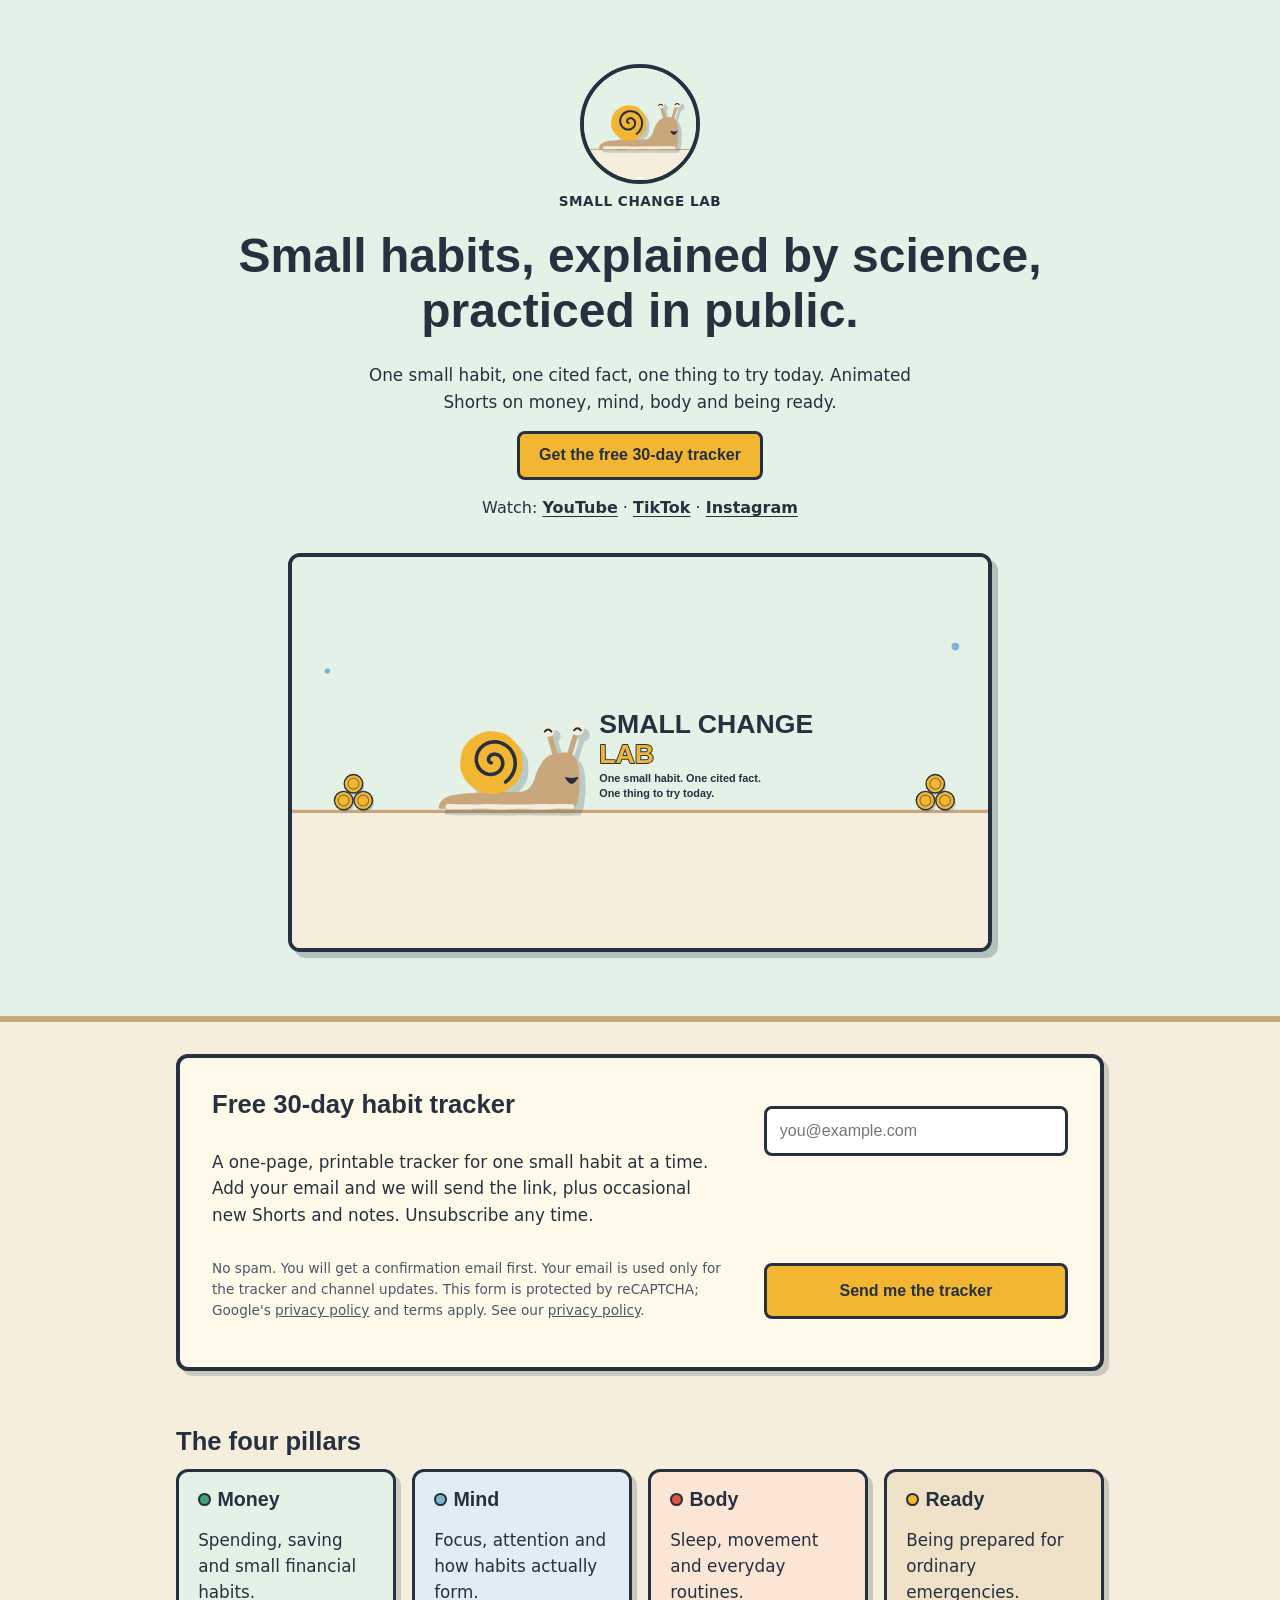
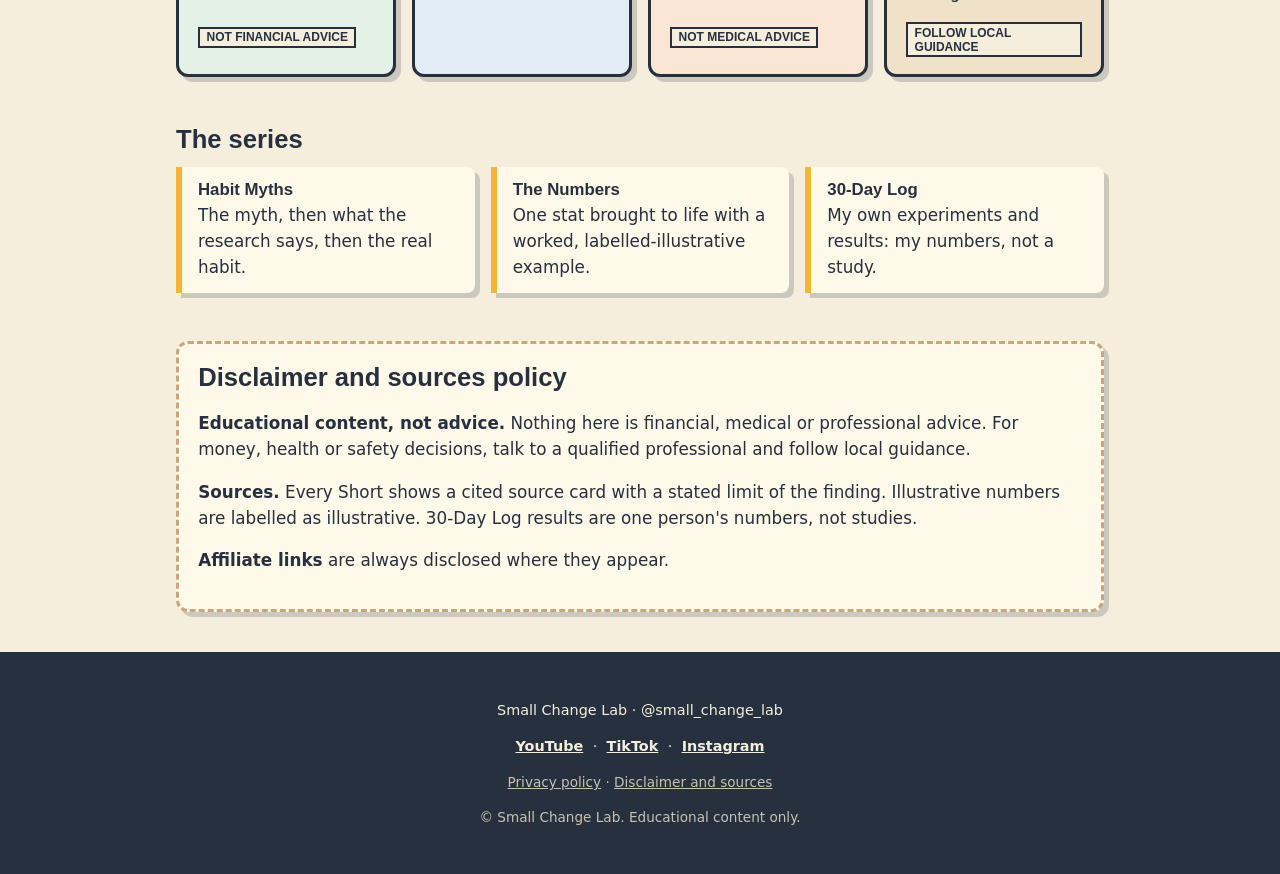
==== index.html @ 9664d80b "Make hero Watch links readable in dark mode Co-Authored-By: Claude Sonnet 5.5 <noreply@anthropic.com" ====
<!doctype html>
<html lang="en">
<head>
<meta charset="utf-8">
<meta name="viewport" content="width=device-width,initial-scale=1">
<title>Small Change Lab — small habits, explained by science</title>
<meta name="description" content="Short animated explainers on money, mind, body and readiness habits, with cited sources. Free 30-day habit tracker.">
<link rel="icon" href="assets/dp.svg" type="image/svg+xml">
<link rel="stylesheet" href="styles.css?v=4">
<script src="https://www.google.com/recaptcha/api.js" async defer></script>
</head>
<body>
<header class="hero"><div class="wrap">
  <img src="assets/dp.svg" alt="Inch, the paper-cutout snail mascot of Small Change Lab" width="120" height="120">
  <p class="brand">Small Change Lab</p>
  <h1>Small habits, explained by science, practiced in public.</h1>
  <p>One small habit, one cited fact, one thing to try today. Animated Shorts on money, mind, body and being ready.</p>
  <a class="btn" href="#tracker">Get the free 30-day tracker</a>
  <p class="small" style="margin-top:1rem">Watch: <a href="https://www.youtube.com/@small_change_lab" rel="noopener" target="_blank">YouTube</a> · <a href="https://www.tiktok.com/@small_change_lab" rel="noopener" target="_blank">TikTok</a> · <a href="https://www.instagram.com/small_change_lab/" rel="noopener" target="_blank">Instagram</a></p>
  <img class="banner" src="assets/banner.svg" alt="" width="1280" height="720">
</div></header>

<main class="wrap">
<section id="tracker" class="signup" aria-labelledby="t-h">
  <h2 id="t-h">Free 30-day habit tracker</h2>
  <p>A one-page, printable tracker for one small habit at a time. Add your email and we will send the link, plus occasional new Shorts and notes. Unsubscribe any time.</p>
  <form action="https://db433956.sibforms.com/serve/[base64]" method="post">
    <label class="visually-hidden" for="EMAIL">Email address</label>
    <input id="EMAIL" type="email" name="EMAIL" placeholder="you@example.com" autocomplete="email" required>
    <!-- Brevo spam trap: leave empty and hidden -->
    <input type="text" name="email_address_check" value="" class="trap" tabindex="-1" autocomplete="off" aria-hidden="true">
    <input type="hidden" name="locale" value="en">
    <div class="g-recaptcha" data-sitekey="6LeyExYuAAAAACIJvkTmHd3w1Lpvx1D5vf7eGrQ5"></div>
    <button type="submit">Send me the tracker</button>
  </form>
  <p class="small">No spam. You will get a confirmation email first. Your email is used only for the tracker and channel updates. This form is protected by reCAPTCHA; Google's <a href="https://policies.google.com/privacy" rel="noopener">privacy policy</a> and terms apply. See our <a href="privacy.html">privacy policy</a>.</p>
</section>

<section aria-labelledby="p-h">
  <h2 id="p-h">The four pillars</h2>
  <div class="grid four">
    <div class="pillar p-money"><h3><span class="dot"></span>Money</h3><p>Spending, saving and small financial habits.</p><span class="tag">NOT FINANCIAL ADVICE</span></div>
    <div class="pillar p-mind"><h3><span class="dot"></span>Mind</h3><p>Focus, attention and how habits actually form.</p></div>
    <div class="pillar p-body"><h3><span class="dot"></span>Body</h3><p>Sleep, movement and everyday routines.</p><span class="tag">NOT MEDICAL ADVICE</span></div>
    <div class="pillar p-ready"><h3><span class="dot"></span>Ready</h3><p>Being prepared for ordinary emergencies.</p><span class="tag">FOLLOW LOCAL GUIDANCE</span></div>
  </div>
</section>

<section aria-labelledby="s-h">
  <h2 id="s-h">The series</h2>
  <div class="grid three">
    <div class="series"><h3>Habit Myths</h3><p>The myth, then what the research says, then the real habit.</p></div>
    <div class="series"><h3>The Numbers</h3><p>One stat brought to life with a worked, labelled-illustrative example.</p></div>
    <div class="series"><h3>30-Day Log</h3><p>My own experiments and results: my numbers, not a study.</p></div>
  </div>
</section>

<section id="about" class="disclaimer" aria-labelledby="d-h">
  <h2 id="d-h">Disclaimer and sources policy</h2>
  <p><strong>Educational content, not advice.</strong> Nothing here is financial, medical or professional advice. For money, health or safety decisions, talk to a qualified professional and follow local guidance.</p>
  <p><strong>Sources.</strong> Every Short shows a cited source card with a stated limit of the finding. Illustrative numbers are labelled as illustrative. 30-Day Log results are one person's numbers, not studies.</p>
  <p><strong>Affiliate links</strong> are always disclosed where they appear.</p>
</section>
</main>

<footer><div class="wrap">
  <p>Small Change Lab · @small_change_lab</p>
  <p class="social">
    <a href="https://www.youtube.com/@small_change_lab" rel="noopener" target="_blank">YouTube</a> ·
    <a href="https://www.tiktok.com/@small_change_lab" rel="noopener" target="_blank">TikTok</a> ·
    <a href="https://www.instagram.com/small_change_lab/" rel="noopener" target="_blank">Instagram</a>
  </p>
  <p class="small"><a href="privacy.html">Privacy policy</a> · <a href="#about">Disclaimer and sources</a></p>
  <p class="small">© Small Change Lab. Educational content only.</p>
</div></footer>
</body>
</html>
---- styles.css ----
:root{--paper:#F5EEDD;--ink:#26303F;--kraft:#C9A77C;--sun:#F2B632;--mint:#3FA37A;--coral:#E2553F;--sky:#7FB3D5;
--money:#E3F1E7;--mind:#E2ECF5;--body:#FBE6D6;--ready:#EFE2C9;--bg:var(--paper);--fg:var(--ink);--card:#fff9ea;--muted:#4b5668}
@media(prefers-color-scheme:dark){:root{--bg:#1d2530;--fg:#F5EEDD;--card:#26303F;--muted:#c9c2b0}}
*{box-sizing:border-box}
body{margin:0;background:var(--bg);color:var(--fg);font:1.05rem/1.55 system-ui,-apple-system,"Segoe UI",Roboto,sans-serif}
h1,h2,h3{font-family:"Arial Black",Impact,sans-serif;line-height:1.15;margin:0 0 .5em}
a{color:inherit}
.wrap{max-width:60rem;margin:0 auto;padding:0 1rem}
section{padding:1.5rem 0}
.hero{background:var(--money);color:var(--ink);border-bottom:6px solid var(--kraft);text-align:center;padding:2.5rem 0}
.hero img{width:7.5rem;height:7.5rem;border-radius:50%;border:4px solid var(--ink)}
.hero .banner{display:block;width:100%;max-width:44rem;height:auto;margin:2rem auto 0;border:4px solid var(--ink);border-radius:12px;box-shadow:6px 6px 0 rgba(38,48,63,.25)}
.signup,.pillar,.series,.disclaimer{box-shadow:5px 5px 0 rgba(38,48,63,.2)}
.pillar{transition:transform .15s}.pillar:hover{transform:rotate(-1deg) translateY(-2px)}
@media(prefers-reduced-motion:reduce){.pillar{transition:none}.pillar:hover{transform:none}}
h2{font-size:1.6rem}
.trap{position:absolute;left:-9999px;width:1px;height:1px;opacity:0}
.hero h1{font-size:clamp(1.7rem,6vw,3rem)}
.hero p{max-width:34rem;margin:0 auto 1rem}
.brand{font-weight:bold;letter-spacing:.04em;text-transform:uppercase;font-size:.85rem}
.signup{background:var(--card);border:4px solid var(--ink);border-radius:12px;padding:1.5rem;margin:2rem 0}
.signup form{display:flex;flex-direction:column;gap:.9rem;width:100%;max-width:304px;margin:1.25rem 0 .75rem}
.signup button{width:100%;padding:1rem 1.2rem}
.signup input[type=email]{width:100%;box-sizing:border-box}
input[type=email]{padding:.8rem;font-size:1rem;border:3px solid var(--ink);border-radius:8px;background:#fff;color:#26303F}
button,.btn{background:var(--sun);color:#26303F;border:3px solid var(--ink);border-radius:8px;padding:.8rem 1.2rem;font:bold 1rem "Arial Black",sans-serif;cursor:pointer;text-decoration:none;display:inline-block;text-align:center}
button:hover,.btn:hover{filter:brightness(1.08)}
:focus-visible{outline:3px solid var(--sky);outline-offset:2px}
.g-recaptcha{max-width:100%;min-height:78px;transform-origin:0 0}
@media(max-width:26rem){.g-recaptcha{transform:scale(.9)}}
.small{font-size:.85rem;color:var(--muted)}
.hero .small{color:var(--ink);font-size:1rem}
.hero .small a{font-weight:bold;text-decoration:underline;text-underline-offset:3px}
.visually-hidden{position:absolute;width:1px;height:1px;overflow:hidden;clip:rect(0 0 0 0)}
.grid{display:grid;gap:1rem;grid-template-columns:1fr}
.pillar{border:3px solid var(--ink);border-radius:12px;padding:1rem 1.2rem;color:var(--ink)}
.pillar .dot{display:inline-block;width:.8rem;height:.8rem;border-radius:50%;margin-right:.4rem;background:var(--c);border:2px solid var(--ink)}
.pillar .tag{display:inline-block;font:bold .75rem sans-serif;border:2px solid var(--ink);padding:.1rem .4rem;background:var(--paper)}
.p-money{background:var(--money);--c:var(--mint)}.p-mind{background:var(--mind);--c:var(--sky)}
.p-body{background:var(--body);--c:var(--coral)}.p-ready{background:var(--ready);--c:var(--sun)}
.series{background:var(--card);border-left:6px solid var(--sun);padding:.8rem 1rem;border-radius:0 8px 8px 0}
.series h3{font-size:1.05rem;margin:0}.series p{margin:.2rem 0 0}
.disclaimer{background:var(--card);border:3px dashed var(--kraft);border-radius:12px;padding:1.2rem;margin:1.5rem 0 2.5rem}
footer{background:var(--ink);color:#F5EEDD;padding:2rem 0;text-align:center;font-size:.9rem}
footer .small{color:#c9c2b0}
footer .social a{font-weight:bold;padding:.2rem .3rem}
@media(min-width:44rem){.grid.two,.grid.four{grid-template-columns:1fr 1fr}
.hero{padding:4rem 0}
.signup{display:grid;grid-template-columns:1fr 304px;column-gap:2.5rem;align-items:center;padding:2rem}
.signup>*{grid-column:1}
.signup>form{grid-column:2;grid-row:1/span 3;margin:0}
.signup h2{margin-top:0}}
@media(min-width:44rem){.grid.three{grid-template-columns:repeat(3,1fr)}}
@media(min-width:62rem){.grid.four{grid-template-columns:repeat(4,1fr)}}
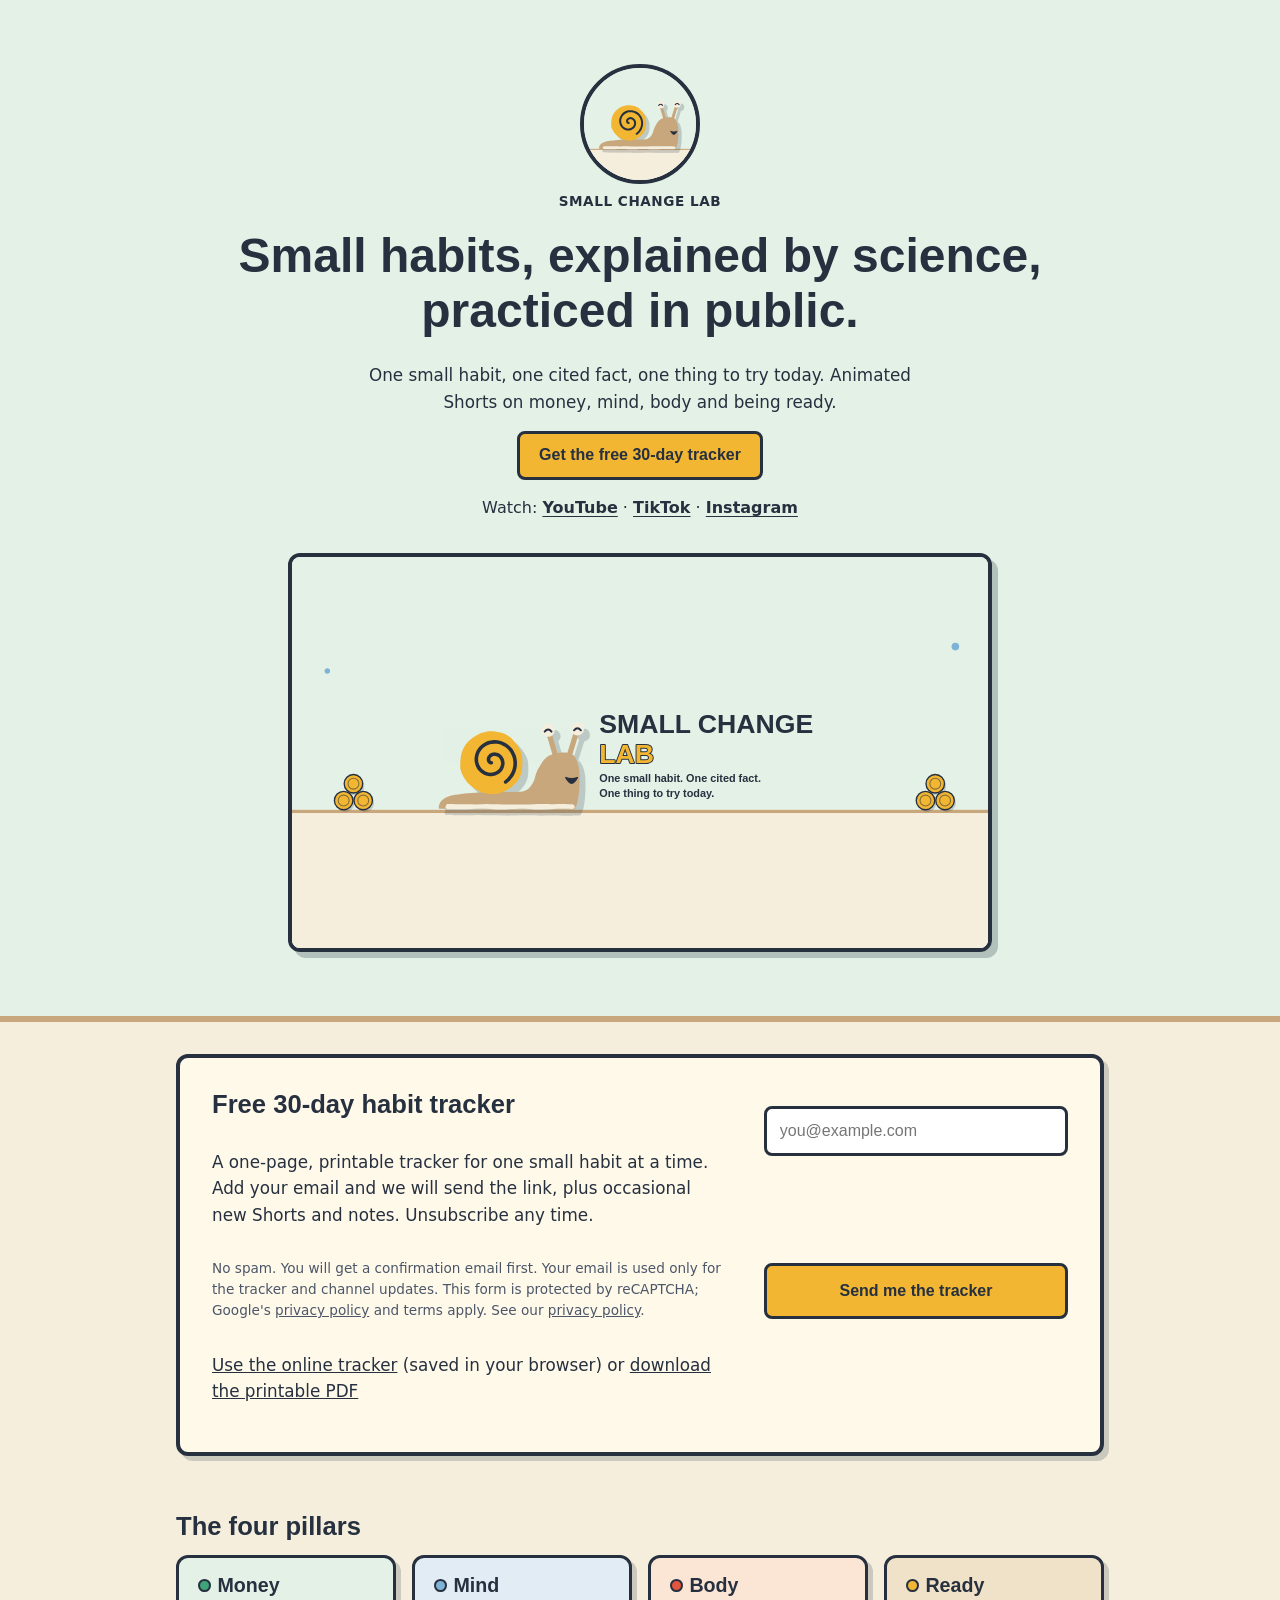
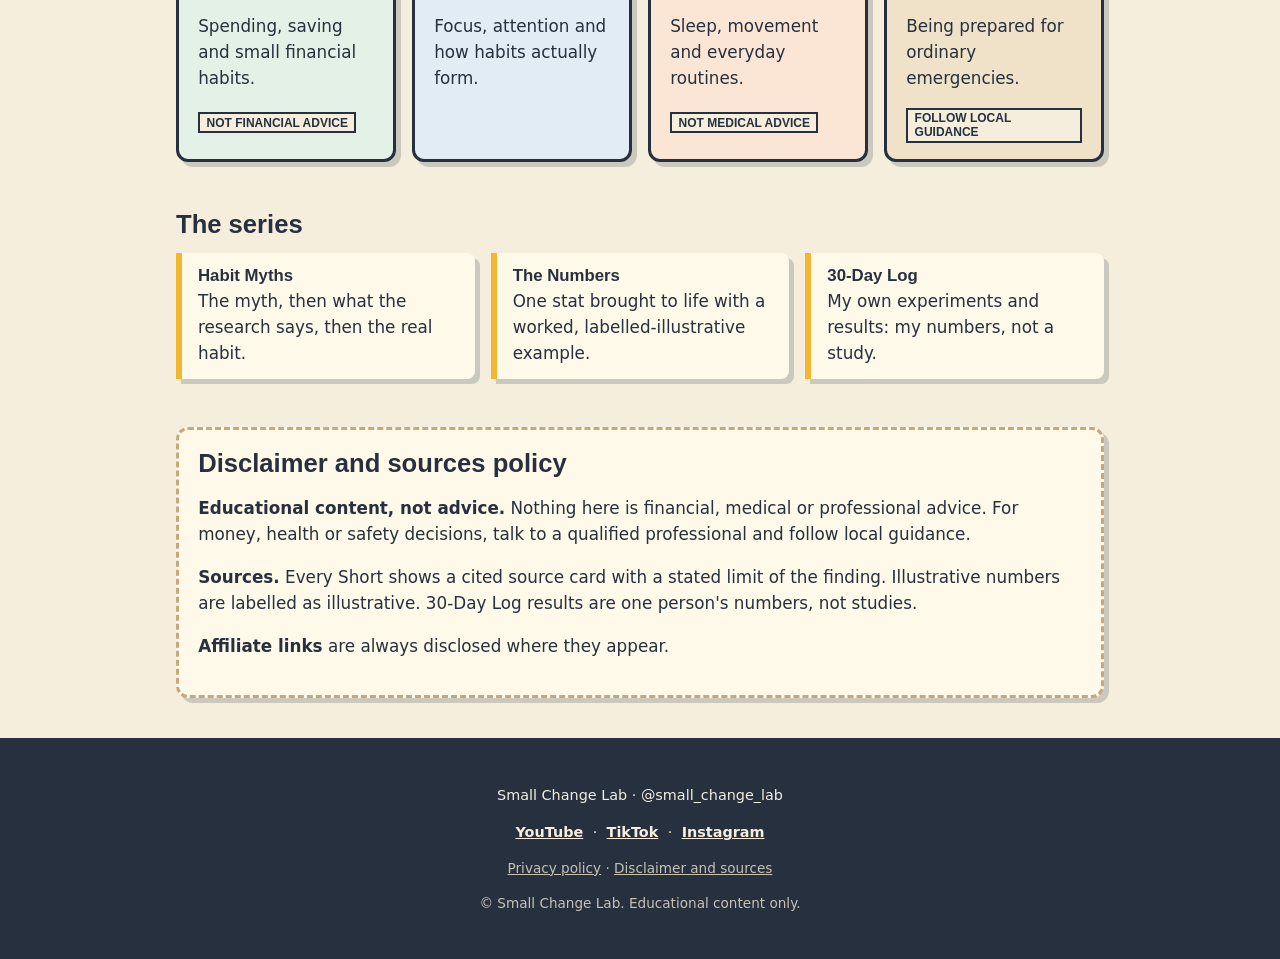
==== commit 65acf4e6: "Add online 30-day habit tracker, privacy section and tracker link Co-Authored-By: Claude Sonnet 5.5 " ====
--- a/index.html
+++ b/index.html
@@ -34,6 +34,7 @@
     <button type="submit">Send me the tracker</button>
   </form>
   <p class="small">No spam. You will get a confirmation email first. Your email is used only for the tracker and channel updates. This form is protected by reCAPTCHA; Google's <a href="https://policies.google.com/privacy" rel="noopener">privacy policy</a> and terms apply. See our <a href="privacy.html">privacy policy</a>.</p>
+  <p><a href="tracker.html">Use the online tracker</a> (saved in your browser) or <a href="assets/habit-tracker-30day.pdf">download the printable PDF</a></p>
 </section>
 
 <section aria-labelledby="p-h">
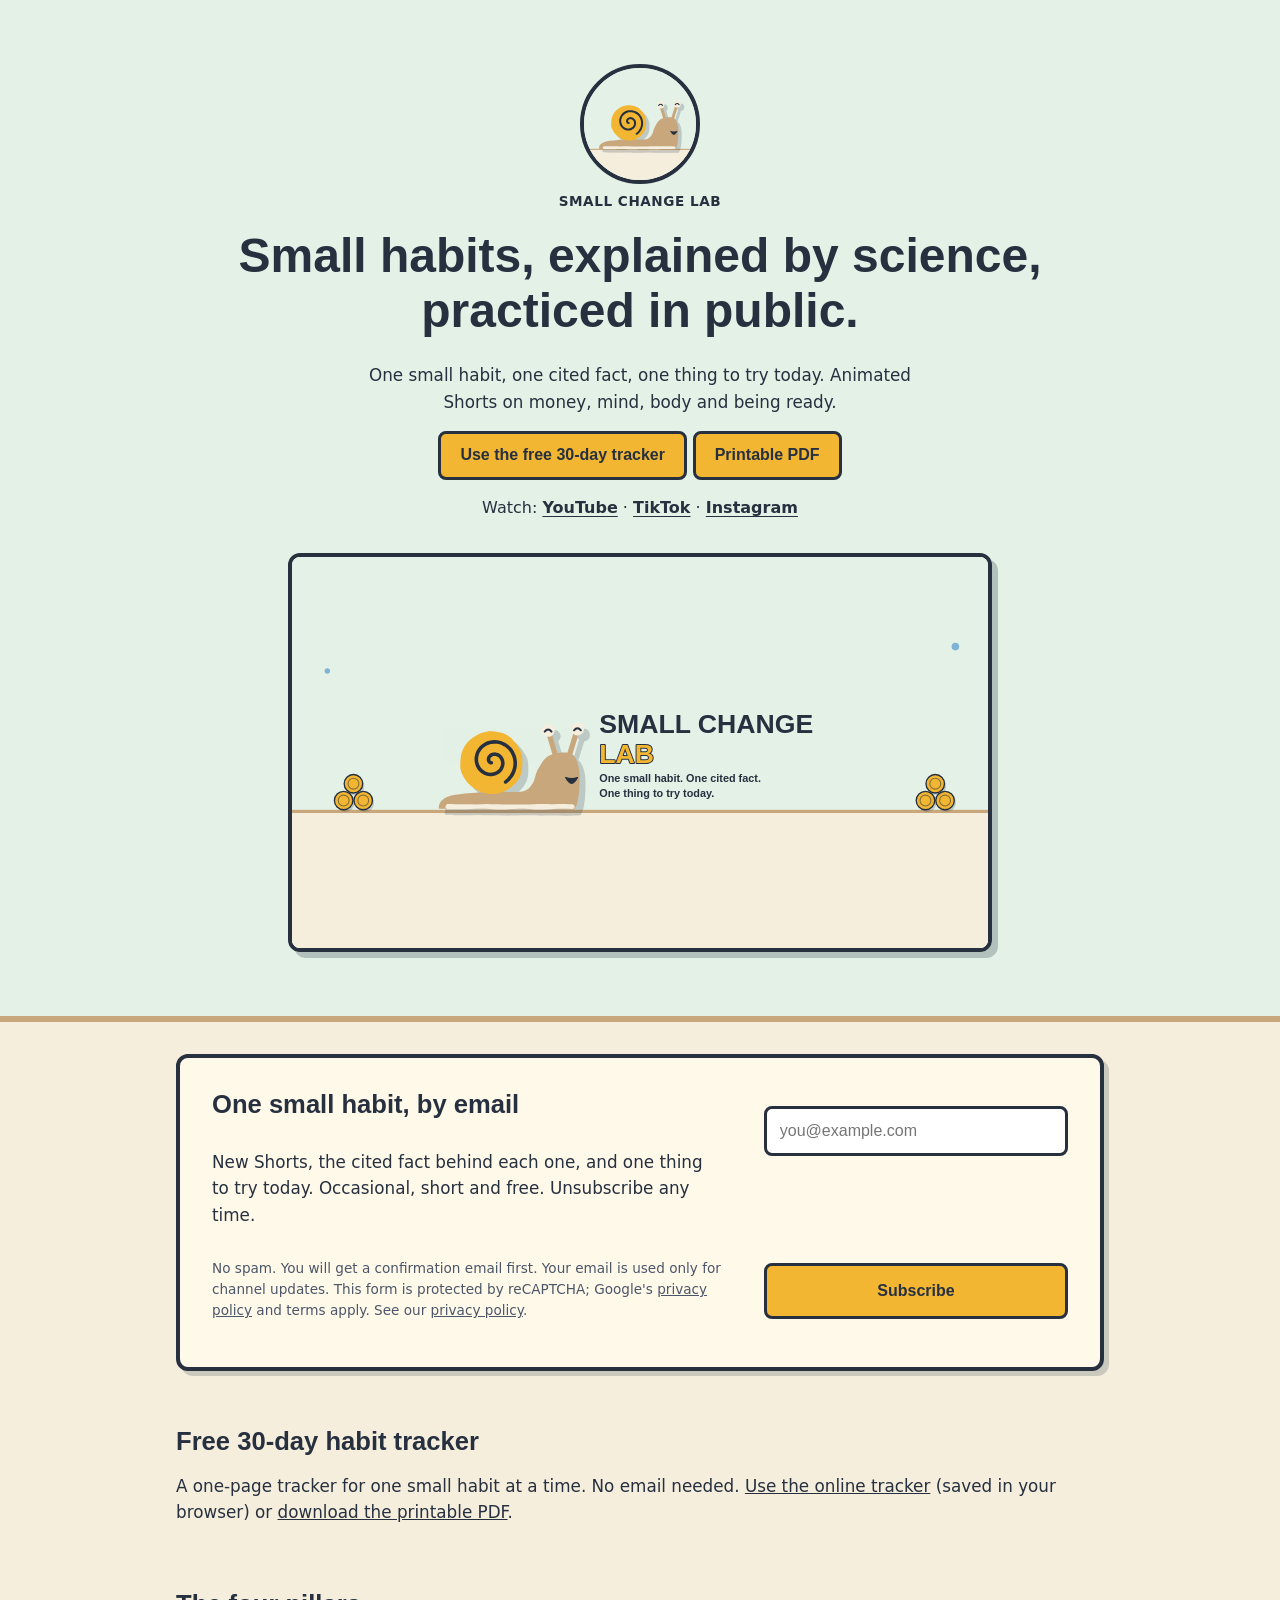
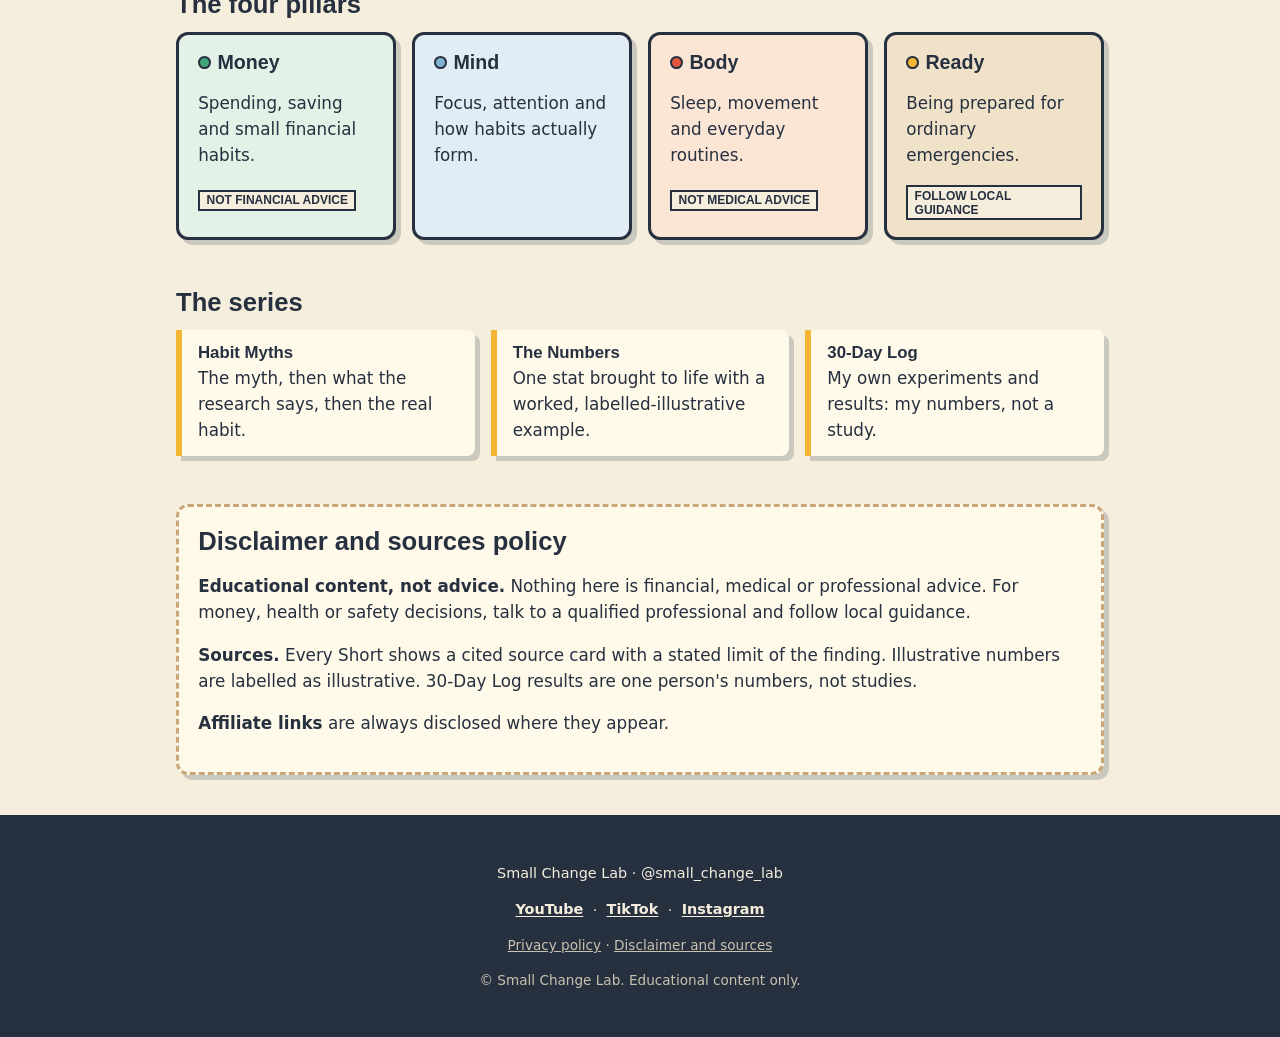
==== commit 91e07611: "Reframe signup as newsletter; tracker is free without email Co-Authored-By: Claude Sonnet 5.5 <norep" ====
--- a/index.html
+++ b/index.html
@@ -15,15 +15,15 @@
   <p class="brand">Small Change Lab</p>
   <h1>Small habits, explained by science, practiced in public.</h1>
   <p>One small habit, one cited fact, one thing to try today. Animated Shorts on money, mind, body and being ready.</p>
-  <a class="btn" href="#tracker">Get the free 30-day tracker</a>
+  <a class="btn" href="tracker.html">Use the free 30-day tracker</a> <a class="btn" href="assets/habit-tracker-30day.pdf">Printable PDF</a>
   <p class="small" style="margin-top:1rem">Watch: <a href="https://www.youtube.com/@small_change_lab" rel="noopener" target="_blank">YouTube</a> · <a href="https://www.tiktok.com/@small_change_lab" rel="noopener" target="_blank">TikTok</a> · <a href="https://www.instagram.com/small_change_lab/" rel="noopener" target="_blank">Instagram</a></p>
   <img class="banner" src="assets/banner.svg" alt="" width="1280" height="720">
 </div></header>
 
 <main class="wrap">
-<section id="tracker" class="signup" aria-labelledby="t-h">
-  <h2 id="t-h">Free 30-day habit tracker</h2>
-  <p>A one-page, printable tracker for one small habit at a time. Add your email and we will send the link, plus occasional new Shorts and notes. Unsubscribe any time.</p>
+<section id="newsletter" class="signup" aria-labelledby="t-h">
+  <h2 id="t-h">One small habit, by email</h2>
+  <p>New Shorts, the cited fact behind each one, and one thing to try today. Occasional, short and free. Unsubscribe any time.</p>
   <form action="https://db433956.sibforms.com/serve/[base64]" method="post">
     <label class="visually-hidden" for="EMAIL">Email address</label>
     <input id="EMAIL" type="email" name="EMAIL" placeholder="you@example.com" autocomplete="email" required>
@@ -31,10 +31,14 @@
     <input type="text" name="email_address_check" value="" class="trap" tabindex="-1" autocomplete="off" aria-hidden="true">
     <input type="hidden" name="locale" value="en">
     <div class="g-recaptcha" data-sitekey="6LeyExYuAAAAACIJvkTmHd3w1Lpvx1D5vf7eGrQ5"></div>
-    <button type="submit">Send me the tracker</button>
+    <button type="submit">Subscribe</button>
   </form>
-  <p class="small">No spam. You will get a confirmation email first. Your email is used only for the tracker and channel updates. This form is protected by reCAPTCHA; Google's <a href="https://policies.google.com/privacy" rel="noopener">privacy policy</a> and terms apply. See our <a href="privacy.html">privacy policy</a>.</p>
-  <p><a href="tracker.html">Use the online tracker</a> (saved in your browser) or <a href="assets/habit-tracker-30day.pdf">download the printable PDF</a></p>
+  <p class="small">No spam. You will get a confirmation email first. Your email is used only for channel updates. This form is protected by reCAPTCHA; Google's <a href="https://policies.google.com/privacy" rel="noopener">privacy policy</a> and terms apply. See our <a href="privacy.html">privacy policy</a>.</p>
+</section>
+
+<section aria-labelledby="tr-h">
+  <h2 id="tr-h">Free 30-day habit tracker</h2>
+  <p>A one-page tracker for one small habit at a time. No email needed. <a href="tracker.html">Use the online tracker</a> (saved in your browser) or <a href="assets/habit-tracker-30day.pdf">download the printable PDF</a>.</p>
 </section>
 
 <section aria-labelledby="p-h">
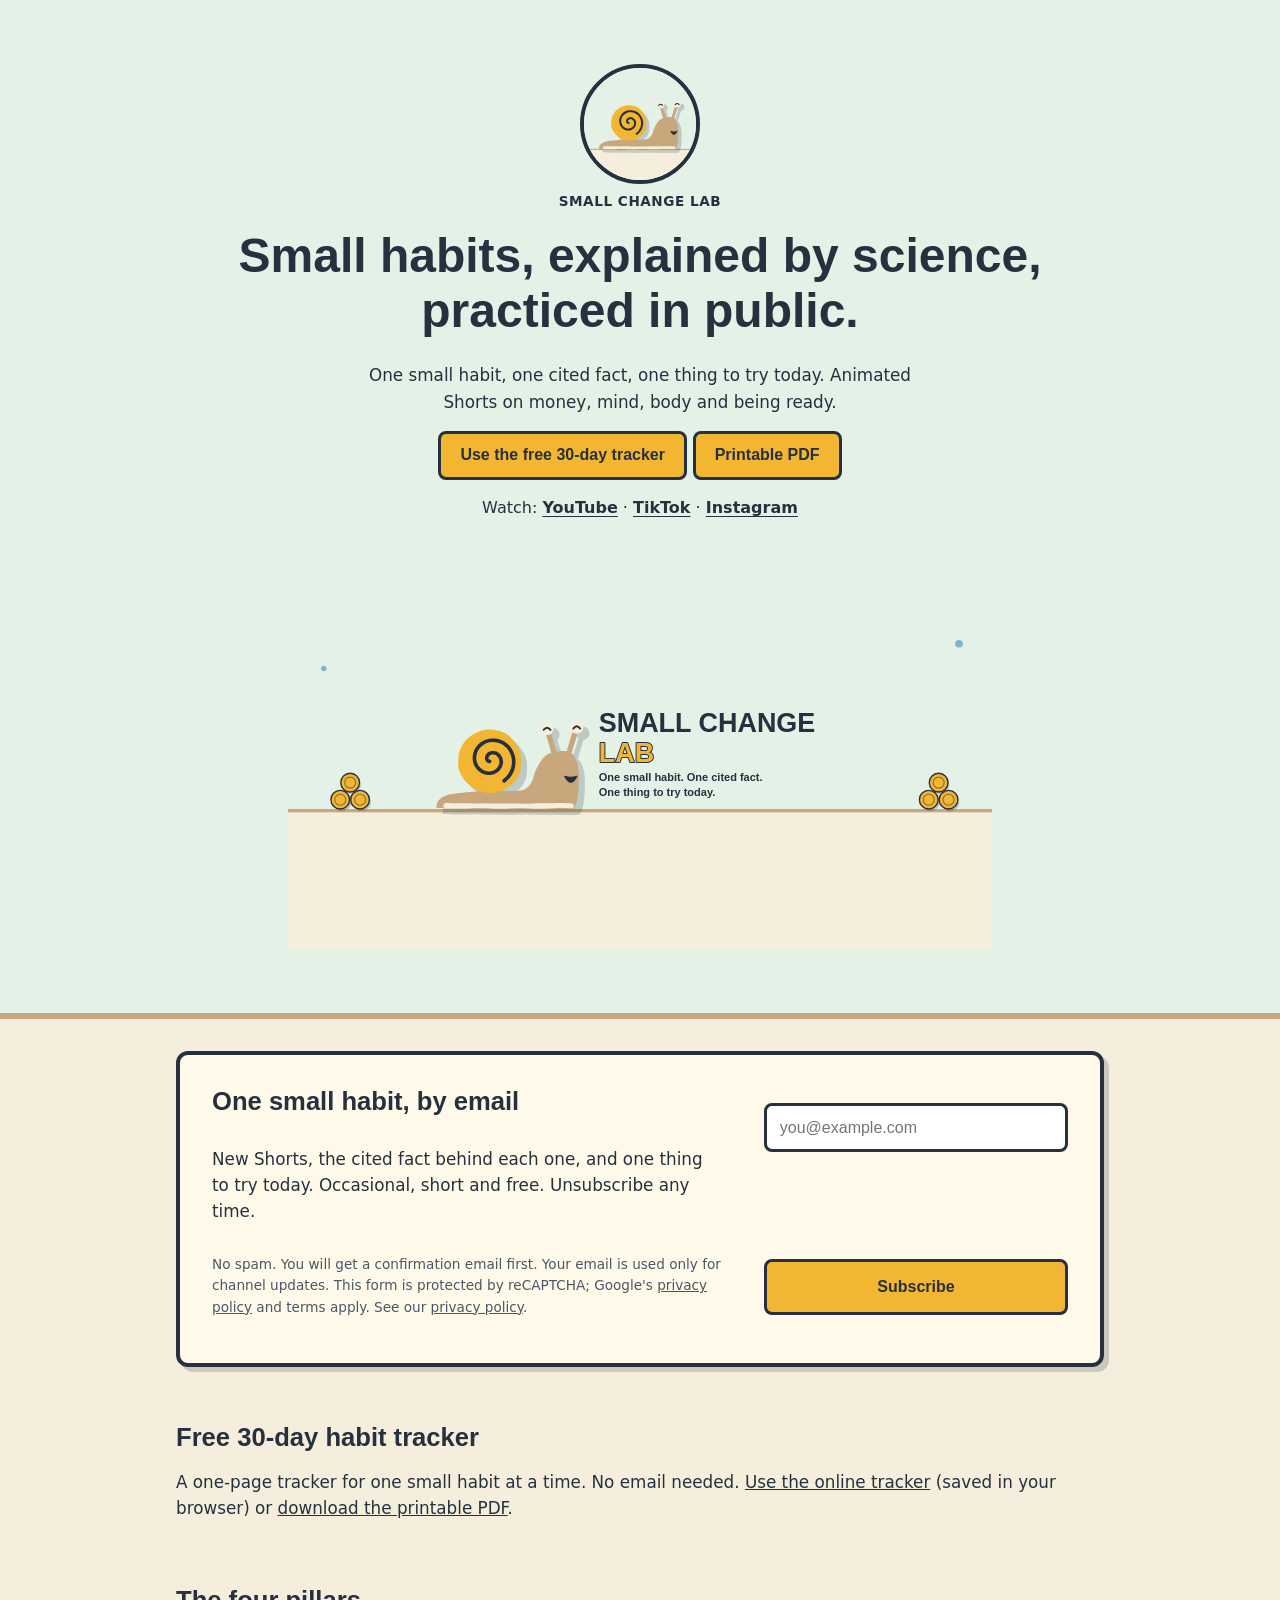
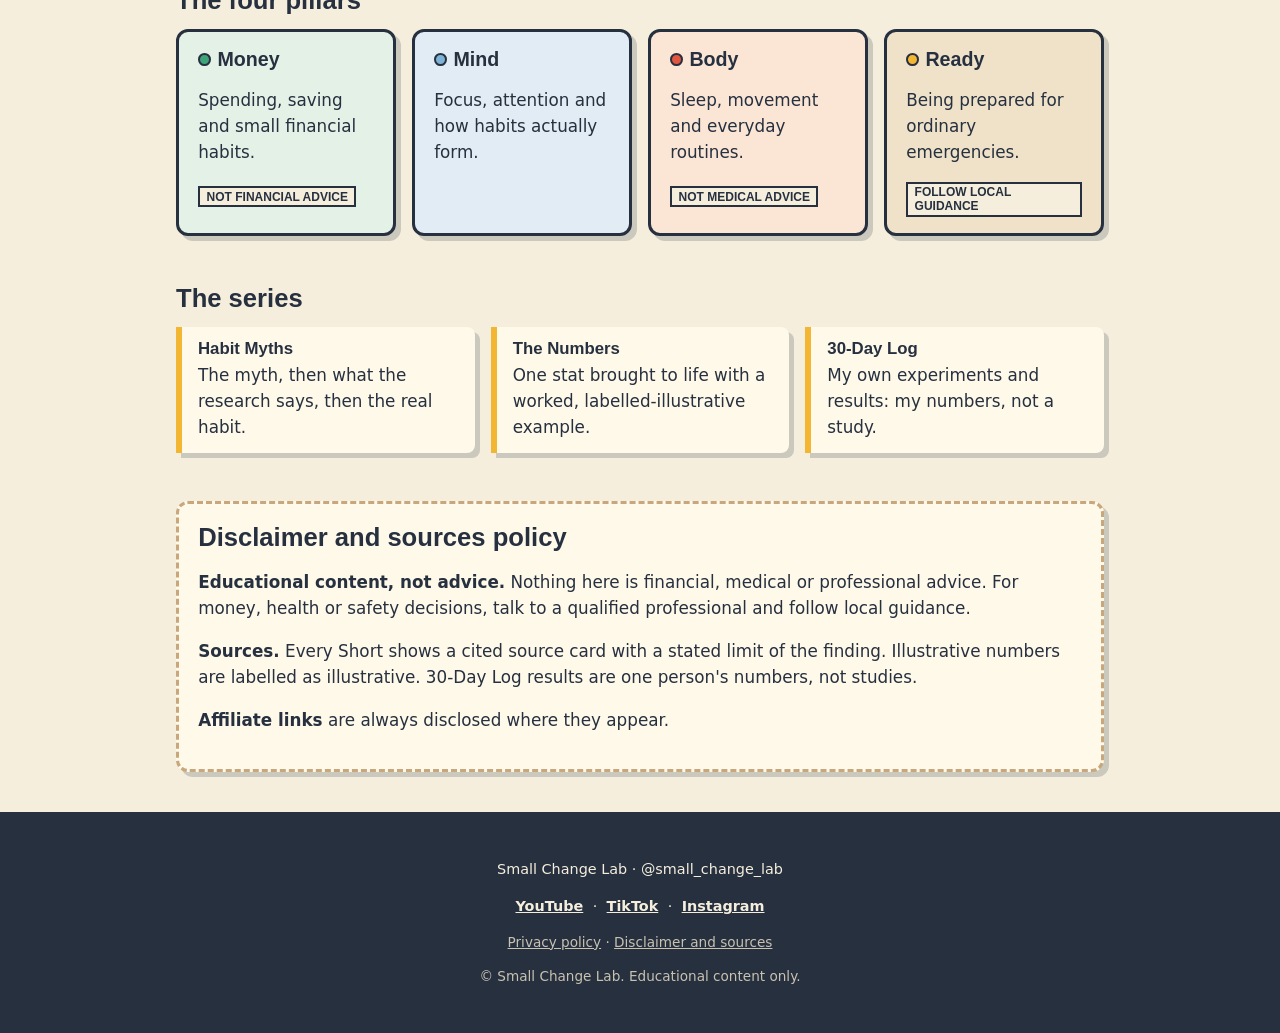
==== commit 7106e533: "Remove border and shadow from hero banner Co-Authored-By: Claude Sonnet 5.5 <noreply@anthropic.com>" ====
--- a/index.html
+++ b/index.html
@@ -6,7 +6,7 @@
 <title>Small Change Lab — small habits, explained by science</title>
 <meta name="description" content="Short animated explainers on money, mind, body and readiness habits, with cited sources. Free 30-day habit tracker.">
 <link rel="icon" href="assets/dp.svg" type="image/svg+xml">
-<link rel="stylesheet" href="styles.css?v=4">
+<link rel="stylesheet" href="styles.css?v=5">
 <script src="https://www.google.com/recaptcha/api.js" async defer></script>
 </head>
 <body>
--- a/styles.css
+++ b/styles.css
@@ -9,7 +9,7 @@
 section{padding:1.5rem 0}
 .hero{background:var(--money);color:var(--ink);border-bottom:6px solid var(--kraft);text-align:center;padding:2.5rem 0}
 .hero img{width:7.5rem;height:7.5rem;border-radius:50%;border:4px solid var(--ink)}
-.hero .banner{display:block;width:100%;max-width:44rem;height:auto;margin:2rem auto 0;border:4px solid var(--ink);border-radius:12px;box-shadow:6px 6px 0 rgba(38,48,63,.25)}
+.hero .banner{display:block;width:100%;max-width:44rem;height:auto;margin:2rem auto 0;border:0;border-radius:0;box-shadow:none}
 .signup,.pillar,.series,.disclaimer{box-shadow:5px 5px 0 rgba(38,48,63,.2)}
 .pillar{transition:transform .15s}.pillar:hover{transform:rotate(-1deg) translateY(-2px)}
 @media(prefers-reduced-motion:reduce){.pillar{transition:none}.pillar:hover{transform:none}}
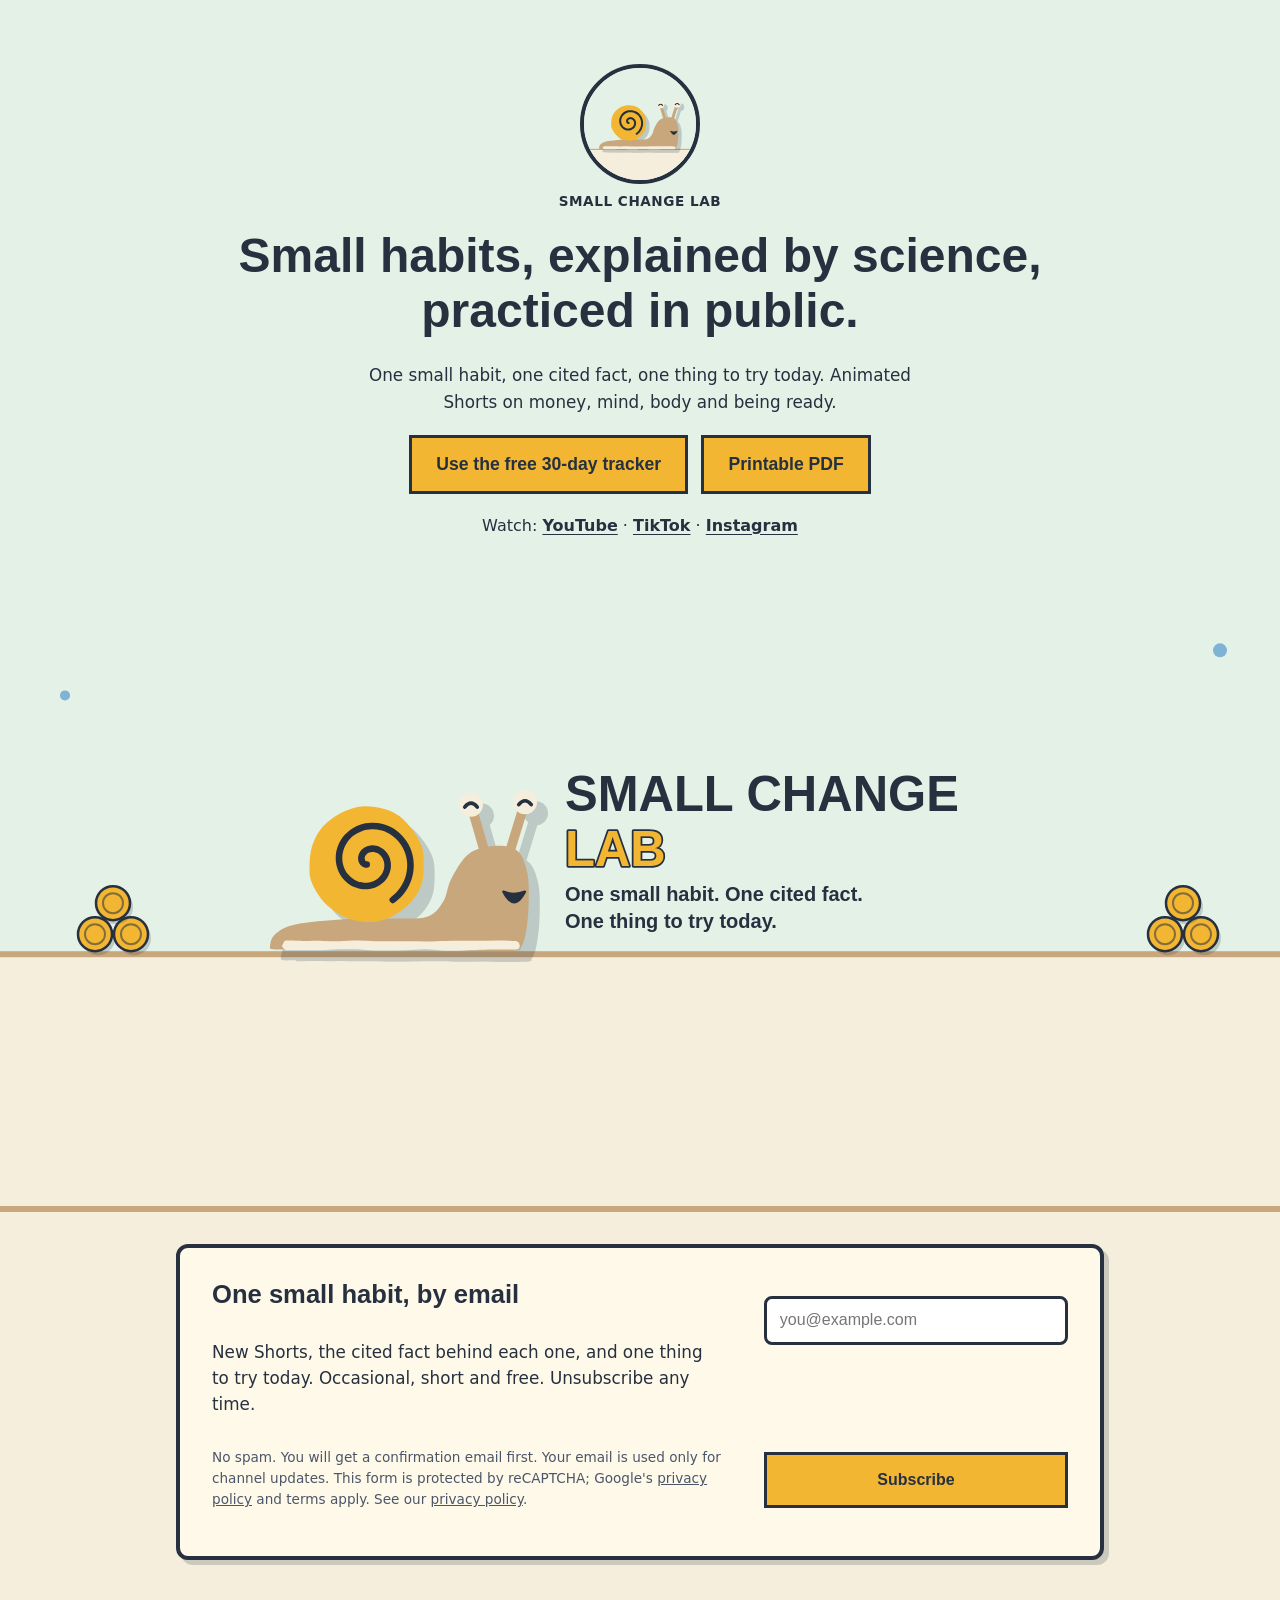
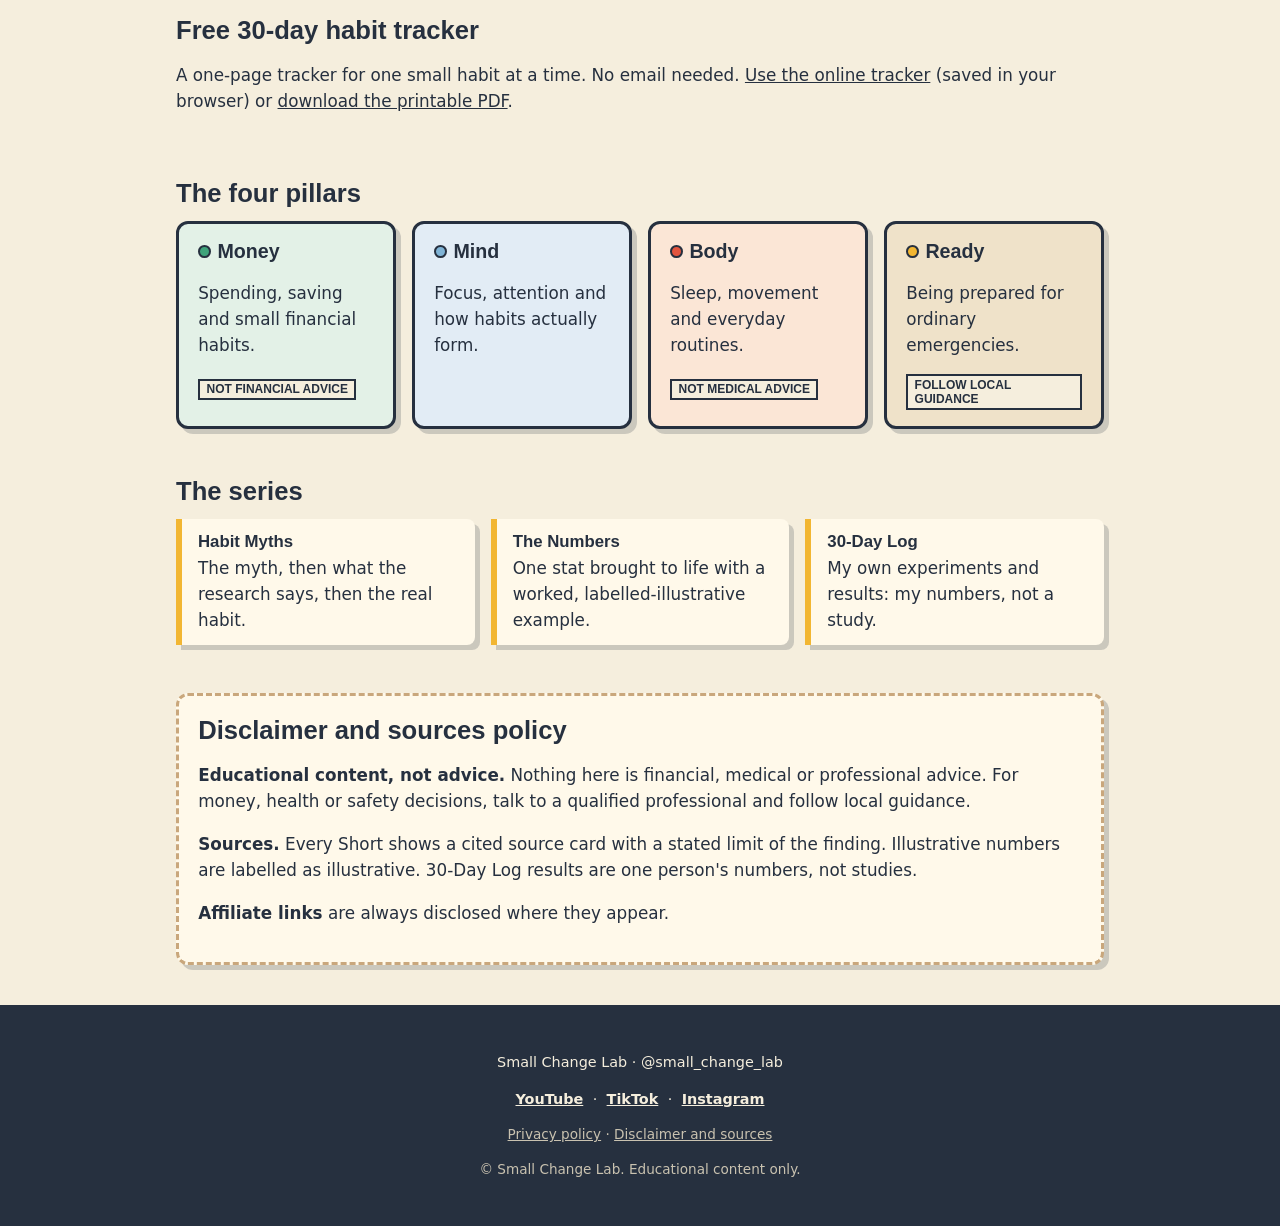
==== commit 99866f04: "Make hero banner full width and remove gap below it Stretch the banner edge to edge at the bottom of" ====
--- a/index.html
+++ b/index.html
@@ -6,7 +6,7 @@
 <title>Small Change Lab — small habits, explained by science</title>
 <meta name="description" content="Short animated explainers on money, mind, body and readiness habits, with cited sources. Free 30-day habit tracker.">
 <link rel="icon" href="assets/dp.svg" type="image/svg+xml">
-<link rel="stylesheet" href="styles.css?v=5">
+<link rel="stylesheet" href="styles.css?v=8">
 <script src="https://www.google.com/recaptcha/api.js" async defer></script>
 </head>
 <body>
@@ -17,8 +17,9 @@
   <p>One small habit, one cited fact, one thing to try today. Animated Shorts on money, mind, body and being ready.</p>
   <a class="btn" href="tracker.html">Use the free 30-day tracker</a> <a class="btn" href="assets/habit-tracker-30day.pdf">Printable PDF</a>
   <p class="small" style="margin-top:1rem">Watch: <a href="https://www.youtube.com/@small_change_lab" rel="noopener" target="_blank">YouTube</a> · <a href="https://www.tiktok.com/@small_change_lab" rel="noopener" target="_blank">TikTok</a> · <a href="https://www.instagram.com/small_change_lab/" rel="noopener" target="_blank">Instagram</a></p>
-  <img class="banner" src="assets/banner.svg" alt="" width="1280" height="720">
-</div></header>
+</div>
+  <img class="banner" src="assets/banner.svg?v=3" alt="" width="2560" height="1303">
+</header>
 
 <main class="wrap">
 <section id="newsletter" class="signup" aria-labelledby="t-h">
--- a/styles.css
+++ b/styles.css
@@ -7,9 +7,9 @@
 a{color:inherit}
 .wrap{max-width:60rem;margin:0 auto;padding:0 1rem}
 section{padding:1.5rem 0}
-.hero{background:var(--money);color:var(--ink);border-bottom:6px solid var(--kraft);text-align:center;padding:2.5rem 0}
+.hero{background:var(--money);color:var(--ink);border-bottom:6px solid var(--kraft);text-align:center;padding:2.5rem 0 0}
 .hero img{width:7.5rem;height:7.5rem;border-radius:50%;border:4px solid var(--ink)}
-.hero .banner{display:block;width:100%;max-width:44rem;height:auto;margin:2rem auto 0;border:0;border-radius:0;box-shadow:none}
+.hero .banner{display:block;width:100%;max-width:none;height:auto;margin:0 auto;border:0;border-radius:0;box-shadow:none}
 .signup,.pillar,.series,.disclaimer{box-shadow:5px 5px 0 rgba(38,48,63,.2)}
 .pillar{transition:transform .15s}.pillar:hover{transform:rotate(-1deg) translateY(-2px)}
 @media(prefers-reduced-motion:reduce){.pillar{transition:none}.pillar:hover{transform:none}}
@@ -23,7 +23,8 @@
 .signup button{width:100%;padding:1rem 1.2rem}
 .signup input[type=email]{width:100%;box-sizing:border-box}
 input[type=email]{padding:.8rem;font-size:1rem;border:3px solid var(--ink);border-radius:8px;background:#fff;color:#26303F}
-button,.btn{background:var(--sun);color:#26303F;border:3px solid var(--ink);border-radius:8px;padding:.8rem 1.2rem;font:bold 1rem "Arial Black",sans-serif;cursor:pointer;text-decoration:none;display:inline-block;text-align:center}
+button,.btn{background:var(--sun);color:#26303F;border:3px solid var(--ink);border-radius:0;padding:.8rem 1.2rem;font:bold 1rem "Arial Black",sans-serif;cursor:pointer;text-decoration:none;display:inline-block;text-align:center}
+.hero .btn{padding:1rem 1.5rem;font-size:1.1rem;margin:.25rem}
 button:hover,.btn:hover{filter:brightness(1.08)}
 :focus-visible{outline:3px solid var(--sky);outline-offset:2px}
 .g-recaptcha{max-width:100%;min-height:78px;transform-origin:0 0}
@@ -45,7 +46,7 @@
 footer .small{color:#c9c2b0}
 footer .social a{font-weight:bold;padding:.2rem .3rem}
 @media(min-width:44rem){.grid.two,.grid.four{grid-template-columns:1fr 1fr}
-.hero{padding:4rem 0}
+.hero{padding:4rem 0 0}
 .signup{display:grid;grid-template-columns:1fr 304px;column-gap:2.5rem;align-items:center;padding:2rem}
 .signup>*{grid-column:1}
 .signup>form{grid-column:2;grid-row:1/span 3;margin:0}
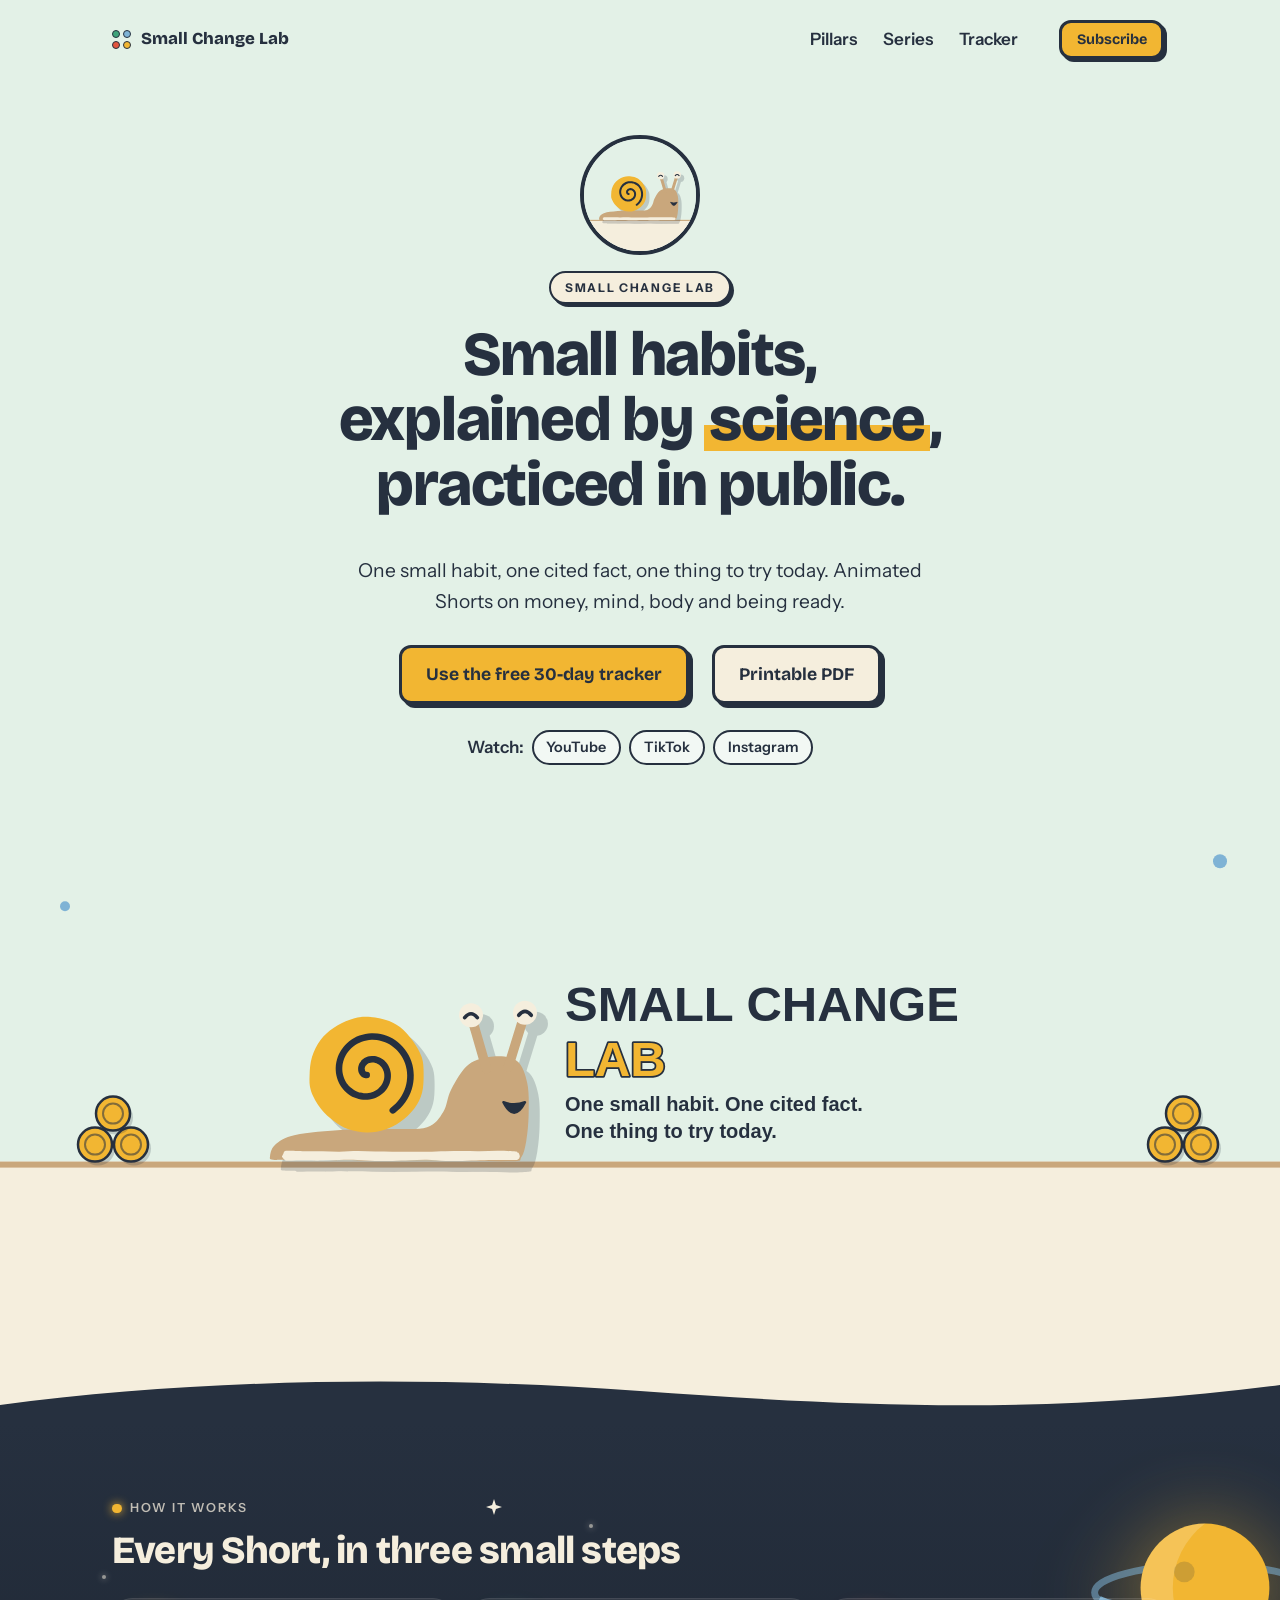
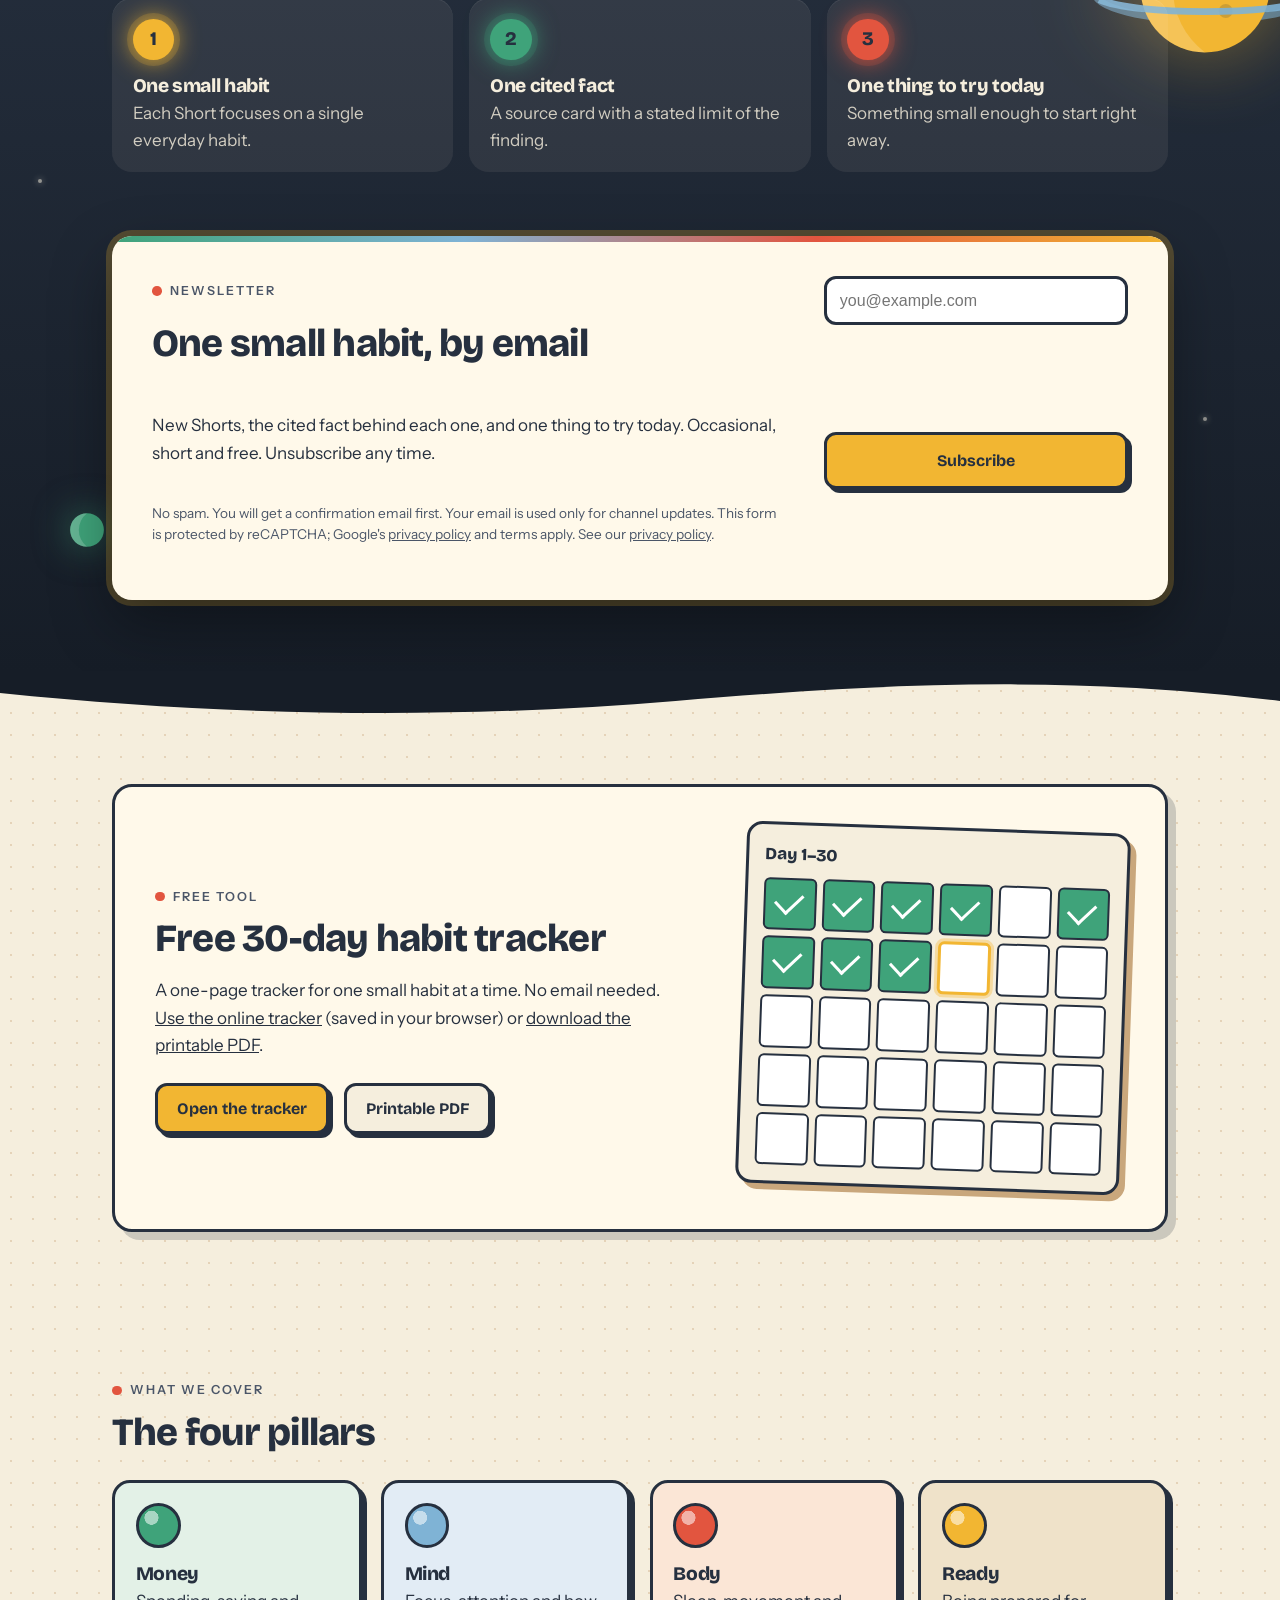
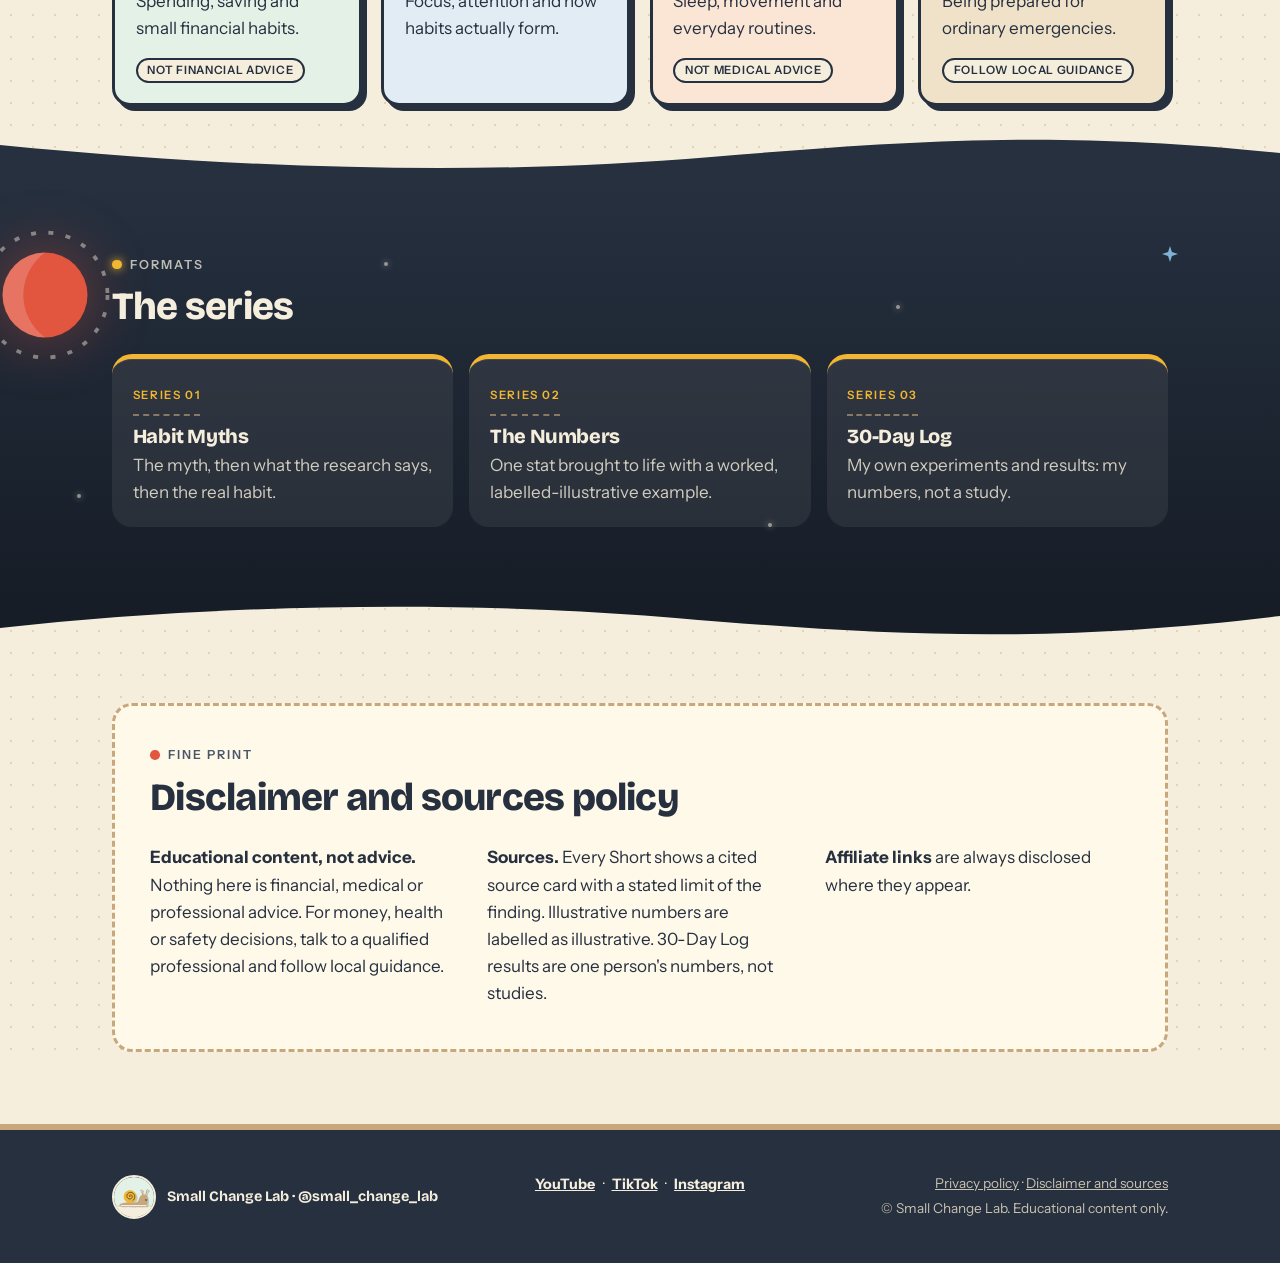
==== commit 3e1c77ae: "Redesign home page with explainer-style night bands Add a top nav, Google Fonts typography, a highli" ====
--- a/index.html
+++ b/index.html
@@ -6,23 +6,53 @@
 <title>Small Change Lab — small habits, explained by science</title>
 <meta name="description" content="Short animated explainers on money, mind, body and readiness habits, with cited sources. Free 30-day habit tracker.">
 <link rel="icon" href="assets/dp.svg" type="image/svg+xml">
-<link rel="stylesheet" href="styles.css?v=8">
+<link rel="preconnect" href="https://fonts.googleapis.com">
+<link rel="preconnect" href="https://fonts.gstatic.com" crossorigin>
+<link rel="stylesheet" href="https://fonts.googleapis.com/css2?family=Bricolage+Grotesque:opsz,wght@12..96,700;12..96,800&family=Instrument+Sans:wght@400;600&display=swap">
+<link rel="stylesheet" href="styles.css?v=9">
 <script src="https://www.google.com/recaptcha/api.js" async defer></script>
 </head>
-<body>
-<header class="hero"><div class="wrap">
-  <img src="assets/dp.svg" alt="Inch, the paper-cutout snail mascot of Small Change Lab" width="120" height="120">
-  <p class="brand">Small Change Lab</p>
-  <h1>Small habits, explained by science, practiced in public.</h1>
-  <p>One small habit, one cited fact, one thing to try today. Animated Shorts on money, mind, body and being ready.</p>
-  <a class="btn" href="tracker.html">Use the free 30-day tracker</a> <a class="btn" href="assets/habit-tracker-30day.pdf">Printable PDF</a>
-  <p class="small" style="margin-top:1rem">Watch: <a href="https://www.youtube.com/@small_change_lab" rel="noopener" target="_blank">YouTube</a> · <a href="https://www.tiktok.com/@small_change_lab" rel="noopener" target="_blank">TikTok</a> · <a href="https://www.instagram.com/small_change_lab/" rel="noopener" target="_blank">Instagram</a></p>
-</div>
+<body class="home">
+<header class="hero">
+  <nav class="topbar wrap" aria-label="Main">
+    <a class="wordmark" href="./"><span class="dots" aria-hidden="true"><i></i><i></i><i></i><i></i></span>Small Change Lab</a>
+    <span class="navlinks"><a href="#pillars">Pillars</a><a href="#series">Series</a><a href="#tracker">Tracker</a></span>
+    <a class="btn btn-sm" href="#newsletter">Subscribe</a>
+  </nav>
+  <div class="wrap hero-body">
+    <img src="assets/dp.svg" alt="Inch, the paper-cutout snail mascot of Small Change Lab" width="120" height="120">
+    <p class="brand">Small Change Lab</p>
+    <h1>Small habits, explained by <mark class="hl">science</mark>, practiced in public.</h1>
+    <p class="lede">One small habit, one cited fact, one thing to try today. Animated Shorts on money, mind, body and being ready.</p>
+    <p class="ctas"><a class="btn" href="tracker.html">Use the free 30-day tracker</a> <a class="btn btn-ghost" href="assets/habit-tracker-30day.pdf">Printable PDF</a></p>
+    <p class="chips"><span>Watch:</span> <a class="chip" href="https://www.youtube.com/@small_change_lab" rel="noopener" target="_blank">YouTube</a> <a class="chip" href="https://www.tiktok.com/@small_change_lab" rel="noopener" target="_blank">TikTok</a> <a class="chip" href="https://www.instagram.com/small_change_lab/" rel="noopener" target="_blank">Instagram</a></p>
+  </div>
   <img class="banner" src="assets/banner.svg?v=3" alt="" width="2560" height="1303">
 </header>
 
-<main class="wrap">
+<main>
+<div class="band night">
+  <svg class="edge edge-top" viewBox="0 0 1440 48" preserveAspectRatio="none" aria-hidden="true"><path d="M0 48V30C220 4 470 0 720 16S1180 40 1440 10V48Z"/></svg>
+  <div class="decor" aria-hidden="true">
+    <svg class="planet float" viewBox="0 0 200 200"><ellipse cx="100" cy="104" rx="96" ry="24" fill="none" stroke="#7FB3D5" stroke-width="6" opacity=".55"/><circle cx="100" cy="100" r="56" fill="#F2B632"/><path d="M100 44a56 56 0 0 0 0 112a70 70 0 0 1 0-112z" fill="#fff" opacity=".18"/><circle cx="82" cy="86" r="9" fill="#26303F" opacity=".18"/><circle cx="118" cy="120" r="6" fill="#26303F" opacity=".18"/><path d="M8 110c30 14 154 14 184 0" fill="none" stroke="#7FB3D5" stroke-width="6" opacity=".9"/></svg>
+    <svg class="moon float slow" viewBox="0 0 60 60"><circle cx="30" cy="30" r="22" fill="#3FA37A"/><path d="M30 8a22 22 0 0 0 0 44a28 28 0 0 1 0-44z" fill="#fff" opacity=".2"/></svg>
+    <svg class="spark s1" viewBox="0 0 20 20"><path d="M10 0l2.4 7.6L20 10l-7.6 2.4L10 20l-2.4-7.6L0 10l7.6-2.4z" fill="#F5EEDD"/></svg>
+    <svg class="spark s2" viewBox="0 0 20 20"><path d="M10 0l2.4 7.6L20 10l-7.6 2.4L10 20l-2.4-7.6L0 10l7.6-2.4z" fill="#F2B632"/></svg>
+    <i class="star" style="top:18%;left:8%"></i><i class="star" style="top:42%;left:3%"></i><i class="star" style="top:12%;left:46%"></i><i class="star" style="top:70%;left:94%"></i><i class="star" style="top:86%;left:12%"></i><i class="star" style="top:58%;left:52%"></i>
+  </div>
+  <div class="wrap">
+    <section class="how" aria-labelledby="h-h">
+      <p class="kicker">How it works</p>
+      <h2 id="h-h">Every Short, in three small steps</h2>
+      <ol class="steps">
+        <li><span class="num n1">1</span><h3>One small habit</h3><p>Each Short focuses on a single everyday habit.</p></li>
+        <li><span class="num n2">2</span><h3>One cited fact</h3><p>A source card with a stated limit of the finding.</p></li>
+        <li><span class="num n3">3</span><h3>One thing to try today</h3><p>Something small enough to start right away.</p></li>
+      </ol>
+    </section>
+
 <section id="newsletter" class="signup" aria-labelledby="t-h">
+  <p class="kicker">Newsletter</p>
   <h2 id="t-h">One small habit, by email</h2>
   <p>New Shorts, the cited fact behind each one, and one thing to try today. Occasional, short and free. Unsubscribe any time.</p>
   <form action="https://db433956.sibforms.com/serve/[base64]" method="post">
@@ -36,48 +66,86 @@
   </form>
   <p class="small">No spam. You will get a confirmation email first. Your email is used only for channel updates. This form is protected by reCAPTCHA; Google's <a href="https://policies.google.com/privacy" rel="noopener">privacy policy</a> and terms apply. See our <a href="privacy.html">privacy policy</a>.</p>
 </section>
+  </div>
+  <svg class="edge edge-bottom" viewBox="0 0 1440 48" preserveAspectRatio="none" aria-hidden="true"><path d="M0 0V22C260 46 520 48 760 30S1200 4 1440 30V0Z"/></svg>
+</div>
 
-<section aria-labelledby="tr-h">
-  <h2 id="tr-h">Free 30-day habit tracker</h2>
-  <p>A one-page tracker for one small habit at a time. No email needed. <a href="tracker.html">Use the online tracker</a> (saved in your browser) or <a href="assets/habit-tracker-30day.pdf">download the printable PDF</a>.</p>
-</section>
-
-<section aria-labelledby="p-h">
-  <h2 id="p-h">The four pillars</h2>
-  <div class="grid four">
-    <div class="pillar p-money"><h3><span class="dot"></span>Money</h3><p>Spending, saving and small financial habits.</p><span class="tag">NOT FINANCIAL ADVICE</span></div>
-    <div class="pillar p-mind"><h3><span class="dot"></span>Mind</h3><p>Focus, attention and how habits actually form.</p></div>
-    <div class="pillar p-body"><h3><span class="dot"></span>Body</h3><p>Sleep, movement and everyday routines.</p><span class="tag">NOT MEDICAL ADVICE</span></div>
-    <div class="pillar p-ready"><h3><span class="dot"></span>Ready</h3><p>Being prepared for ordinary emergencies.</p><span class="tag">FOLLOW LOCAL GUIDANCE</span></div>
+<div class="wrap">
+<section id="tracker" class="after-band" aria-labelledby="tr-h">
+  <div class="feature">
+    <div>
+      <p class="kicker">Free tool</p>
+      <h2 id="tr-h">Free 30-day habit tracker</h2>
+      <p>A one-page tracker for one small habit at a time. No email needed. <a href="tracker.html">Use the online tracker</a> (saved in your browser) or <a href="assets/habit-tracker-30day.pdf">download the printable PDF</a>.</p>
+      <p class="ctas"><a class="btn" href="tracker.html">Open the tracker</a> <a class="btn btn-ghost" href="assets/habit-tracker-30day.pdf">Printable PDF</a></p>
+    </div>
+    <div class="mini" aria-hidden="true">
+      <p class="mini-title">Day 1–30</p>
+      <div class="mini-grid"><i class="on"></i><i class="on"></i><i class="on"></i><i class="on"></i><i></i><i class="on"></i><i class="on"></i><i class="on"></i><i class="on"></i><i class="today"></i><i></i><i></i><i></i><i></i><i></i><i></i><i></i><i></i><i></i><i></i><i></i><i></i><i></i><i></i><i></i><i></i><i></i><i></i><i></i><i></i></div>
+    </div>
   </div>
 </section>
 
-<section aria-labelledby="s-h">
-  <h2 id="s-h">The series</h2>
-  <div class="grid three">
-    <div class="series"><h3>Habit Myths</h3><p>The myth, then what the research says, then the real habit.</p></div>
-    <div class="series"><h3>The Numbers</h3><p>One stat brought to life with a worked, labelled-illustrative example.</p></div>
-    <div class="series"><h3>30-Day Log</h3><p>My own experiments and results: my numbers, not a study.</p></div>
+<section id="pillars" aria-labelledby="p-h">
+  <p class="kicker">What we cover</p>
+  <h2 id="p-h">The four pillars</h2>
+  <div class="grid four">
+    <div class="pillar p-money"><span class="badge" aria-hidden="true"></span><h3>Money</h3><p>Spending, saving and small financial habits.</p><span class="tag">NOT FINANCIAL ADVICE</span></div>
+    <div class="pillar p-mind"><span class="badge" aria-hidden="true"></span><h3>Mind</h3><p>Focus, attention and how habits actually form.</p></div>
+    <div class="pillar p-body"><span class="badge" aria-hidden="true"></span><h3>Body</h3><p>Sleep, movement and everyday routines.</p><span class="tag">NOT MEDICAL ADVICE</span></div>
+    <div class="pillar p-ready"><span class="badge" aria-hidden="true"></span><h3>Ready</h3><p>Being prepared for ordinary emergencies.</p><span class="tag">FOLLOW LOCAL GUIDANCE</span></div>
   </div>
 </section>
+</div>
 
-<section id="about" class="disclaimer" aria-labelledby="d-h">
+<div class="band night">
+  <svg class="edge edge-top" viewBox="0 0 1440 48" preserveAspectRatio="none" aria-hidden="true"><path d="M0 48V14C300 40 560 44 800 26S1200 0 1440 22V48Z"/></svg>
+  <div class="decor" aria-hidden="true">
+    <svg class="ringed float slow" viewBox="0 0 120 120"><circle cx="60" cy="60" r="34" fill="#E2553F"/><path d="M60 26a34 34 0 0 0 0 68a42 42 0 0 1 0-68z" fill="#fff" opacity=".18"/><circle cx="60" cy="60" r="50" fill="none" stroke="#F5EEDD" stroke-width="3" stroke-dasharray="4 10" opacity=".45"/></svg>
+    <svg class="spark s3" viewBox="0 0 20 20"><path d="M10 0l2.4 7.6L20 10l-7.6 2.4L10 20l-2.4-7.6L0 10l7.6-2.4z" fill="#7FB3D5"/></svg>
+    <i class="star" style="top:20%;left:30%"></i><i class="star" style="top:75%;left:6%"></i><i class="star" style="top:30%;left:70%"></i><i class="star" style="top:82%;left:60%"></i>
+  </div>
+  <div class="wrap">
+    <section id="series" aria-labelledby="s-h">
+      <p class="kicker">Formats</p>
+      <h2 id="s-h">The series</h2>
+      <div class="grid three">
+        <div class="series"><span class="label">Series 01</span><h3>Habit Myths</h3><p>The myth, then what the research says, then the real habit.</p></div>
+        <div class="series"><span class="label">Series 02</span><h3>The Numbers</h3><p>One stat brought to life with a worked, labelled-illustrative example.</p></div>
+        <div class="series"><span class="label">Series 03</span><h3>30-Day Log</h3><p>My own experiments and results: my numbers, not a study.</p></div>
+      </div>
+    </section>
+  </div>
+  <svg class="edge edge-bottom" viewBox="0 0 1440 48" preserveAspectRatio="none" aria-hidden="true"><path d="M0 0V30C240 6 520 2 760 20S1180 46 1440 18V0Z"/></svg>
+</div>
+
+<div class="wrap">
+<section id="about" class="disclaimer after-band" aria-labelledby="d-h">
+  <p class="kicker">Fine print</p>
   <h2 id="d-h">Disclaimer and sources policy</h2>
-  <p><strong>Educational content, not advice.</strong> Nothing here is financial, medical or professional advice. For money, health or safety decisions, talk to a qualified professional and follow local guidance.</p>
-  <p><strong>Sources.</strong> Every Short shows a cited source card with a stated limit of the finding. Illustrative numbers are labelled as illustrative. 30-Day Log results are one person's numbers, not studies.</p>
-  <p><strong>Affiliate links</strong> are always disclosed where they appear.</p>
+  <div class="disc-grid">
+    <p><strong>Educational content, not advice.</strong> Nothing here is financial, medical or professional advice. For money, health or safety decisions, talk to a qualified professional and follow local guidance.</p>
+    <p><strong>Sources.</strong> Every Short shows a cited source card with a stated limit of the finding. Illustrative numbers are labelled as illustrative. 30-Day Log results are one person's numbers, not studies.</p>
+    <p><strong>Affiliate links</strong> are always disclosed where they appear.</p>
+  </div>
 </section>
+</div>
 </main>
 
-<footer><div class="wrap">
-  <p>Small Change Lab · @small_change_lab</p>
+<footer><div class="wrap foot">
+  <div class="foot-brand">
+    <img src="assets/dp.svg" alt="" width="44" height="44">
+    <p>Small Change Lab · @small_change_lab</p>
+  </div>
   <p class="social">
     <a href="https://www.youtube.com/@small_change_lab" rel="noopener" target="_blank">YouTube</a> ·
     <a href="https://www.tiktok.com/@small_change_lab" rel="noopener" target="_blank">TikTok</a> ·
     <a href="https://www.instagram.com/small_change_lab/" rel="noopener" target="_blank">Instagram</a>
   </p>
-  <p class="small"><a href="privacy.html">Privacy policy</a> · <a href="#about">Disclaimer and sources</a></p>
-  <p class="small">© Small Change Lab. Educational content only.</p>
+  <div class="foot-legal">
+    <p class="small"><a href="privacy.html">Privacy policy</a> · <a href="#about">Disclaimer and sources</a></p>
+    <p class="small">© Small Change Lab. Educational content only.</p>
+  </div>
 </div></footer>
 </body>
 </html>
--- a/styles.css
+++ b/styles.css
@@ -53,3 +53,125 @@
 .signup h2{margin-top:0}}
 @media(min-width:44rem){.grid.three{grid-template-columns:repeat(3,1fr)}}
 @media(min-width:62rem){.grid.four{grid-template-columns:repeat(4,1fr)}}
+
+/* Home page (index.html only; every rule scoped to body.home) */
+.home{--night-a:#26303F;--night-b:#161d27;--disp:"Bricolage Grotesque","Arial Black",Impact,sans-serif;font-family:"Instrument Sans",system-ui,-apple-system,"Segoe UI",Roboto,sans-serif;font-size:1.0625rem;line-height:1.6}
+.home .wrap{max-width:68rem}
+.home h1,.home h2,.home h3{font-family:var(--disp);font-weight:800;letter-spacing:-.02em}
+.home h2{font-size:clamp(1.7rem,4vw,2.4rem)}
+.home h3{font-size:1.2rem}
+.home main{background-image:radial-gradient(rgba(201,167,124,.38) 1px,transparent 1.5px);background-size:22px 22px}
+.home main>.wrap>section{padding:clamp(2.5rem,6vw,4.5rem) 0}
+.home main>.wrap>section.after-band{padding-top:calc(clamp(2.5rem,6vw,4.5rem) + 2.5rem)}
+.home .kicker{display:inline-flex;align-items:center;gap:.5rem;margin:0 0 .6rem;font-weight:600;font-size:.78rem;letter-spacing:.16em;text-transform:uppercase;color:var(--muted)}
+.home .kicker::before{content:"";width:.6rem;height:.6rem;border-radius:50%;background:var(--coral)}
+/* buttons */
+.home button,.home .btn{font-family:var(--disp);font-weight:700;border-radius:12px;box-shadow:4px 4px 0 var(--ink);transition:transform .12s,box-shadow .12s}
+.home button:hover,.home .btn:hover{filter:none;transform:translate(-2px,-2px);box-shadow:6px 6px 0 var(--ink)}
+.home button:active,.home .btn:active{transform:translate(3px,3px);box-shadow:1px 1px 0 var(--ink)}
+.home .btn-ghost{background:var(--paper)}
+.home .btn-sm{padding:.5rem .9rem;font-size:.9rem;box-shadow:3px 3px 0 var(--ink)}
+.home .ctas{display:flex;flex-wrap:wrap;gap:.9rem;margin:1.5rem 0 0}
+/* top bar + hero */
+.home .hero{padding:0;text-align:center}
+.home .topbar{display:flex;align-items:center;justify-content:space-between;gap:1rem;padding-top:1rem;padding-bottom:1rem;text-align:left}
+.home .wordmark{display:inline-flex;align-items:center;gap:.6rem;font-family:var(--disp);font-weight:800;font-size:1.05rem;text-decoration:none}
+.home .dots{display:grid;grid-template-columns:repeat(2,.5rem);gap:3px}
+.home .dots i{width:.5rem;height:.5rem;border-radius:50%;border:1.5px solid var(--ink)}
+.home .dots i:nth-child(1){background:var(--mint)}.home .dots i:nth-child(2){background:var(--sky)}
+.home .dots i:nth-child(3){background:var(--coral)}.home .dots i:nth-child(4){background:var(--sun)}
+.home .navlinks{display:none;gap:1.6rem;margin-left:auto;font-weight:600}
+.home .navlinks a{text-decoration:none;padding:.2rem 0;background:linear-gradient(var(--ink),var(--ink)) 0 100%/0 2px no-repeat;transition:background-size .2s}
+.home .navlinks a:hover{background-size:100% 2px}
+.home .hero-body{padding-top:clamp(1.5rem,5vw,3.5rem)}
+.home .hero-body>img{display:block;margin:0 auto}
+.home .hero .brand{display:inline-block;background:var(--paper);border:2px solid var(--ink);border-radius:999px;padding:.3rem .9rem;font-size:.75rem;letter-spacing:.14em;box-shadow:3px 3px 0 var(--ink);margin:1rem 0 1.2rem}
+.home .hero h1{font-size:clamp(2.1rem,6.2vw,3.9rem);line-height:1.04;max-width:16ch;margin:0 auto .6em}
+.home .hl{background:linear-gradient(transparent 58%,var(--sun) 58%,var(--sun) 92%,transparent 92%);color:inherit;padding:0 .08em}
+.home .hero .lede{font-size:clamp(1.05rem,2vw,1.2rem);max-width:36rem}
+.home .hero .ctas{justify-content:center}
+.home .hero .ctas,.home .hero .chips{margin-left:auto;margin-right:auto}
+.home .chips{display:flex;flex-wrap:wrap;justify-content:center;align-items:center;gap:.5rem;margin:1.4rem 0 0;font-weight:600}
+.home .chip{text-decoration:none;font-size:.9rem;border:2px solid var(--ink);border-radius:999px;padding:.25rem .8rem;background:rgba(255,255,255,.55)}
+.home .chip:hover{background:var(--paper)}
+/* night bands (flat-vector explainer scenes) */
+.home .band{position:relative;background:linear-gradient(180deg,var(--night-a),var(--night-b));color:#F5EEDD;padding:clamp(2.5rem,6vw,4.5rem) 0}
+.home .edge{position:absolute;left:0;width:100%;height:clamp(24px,4vw,48px);display:block}
+.home .edge-top{bottom:calc(100% - 1px);fill:var(--night-a)}
+.home .edge-bottom{top:calc(100% - 1px);fill:var(--night-b);z-index:1}
+.home .decor{position:absolute;inset:0;overflow:hidden;pointer-events:none}
+.home .decor svg{position:absolute}
+.home .planet{width:clamp(130px,18vw,230px);right:-40px;top:6%;filter:drop-shadow(0 0 40px rgba(242,182,50,.45))}
+.home .moon{width:46px;left:5%;bottom:14%;filter:drop-shadow(0 0 18px rgba(63,163,122,.6))}
+.home .ringed{width:clamp(90px,12vw,150px);left:-30px;top:10%;filter:drop-shadow(0 0 30px rgba(226,85,63,.45))}
+.home .spark{width:16px}.home .s1{left:38%;top:9%}.home .s2{right:22%;bottom:30%;width:12px}.home .s3{right:8%;top:16%}
+.home .star{position:absolute;width:4px;height:4px;border-radius:50%;background:#F5EEDD;opacity:.55;box-shadow:0 0 6px #F5EEDD}
+.home .band .wrap{position:relative}
+.home .band section:not(.signup){padding:0}
+.home .band .signup{padding:clamp(1.4rem,4vw,2.5rem)}
+.home .band .kicker{color:rgba(245,238,221,.75)}.home .band .kicker::before{background:var(--sun);box-shadow:0 0 10px var(--sun)}
+.home .steps{list-style:none;padding:0;margin:1.6rem 0 0;display:grid;gap:1rem}
+.home .steps li{background:rgba(245,238,221,.07);border-radius:20px;padding:1.3rem 1.3rem 1.1rem;box-shadow:inset 0 1px 0 rgba(255,255,255,.08)}
+.home .steps p{margin:.2rem 0 0;color:rgba(245,238,221,.82)}
+.home .steps h3{margin:.9rem 0 0}
+.home .num{display:grid;place-items:center;width:2.6rem;height:2.6rem;border-radius:50%;font-family:var(--disp);font-weight:800;font-size:1.2rem;color:#26303F;background:var(--c);box-shadow:0 0 0 6px color-mix(in srgb,var(--c) 18%,transparent),0 0 26px var(--c)}
+.home .n1{--c:var(--sun)}.home .n2{--c:var(--mint)}.home .n3{--c:var(--coral)}
+.home .band .signup{background:#fff9ea;color:#26303F;border:0;border-radius:20px;box-shadow:0 24px 60px rgba(0,0,0,.35),0 0 0 6px rgba(242,182,50,.25);margin:clamp(2.5rem,6vw,4rem) 0 0;position:relative;overflow:hidden}
+.home .band .signup::before{content:"";position:absolute;inset:0 0 auto 0;height:6px;background:linear-gradient(90deg,var(--mint),var(--sky),var(--coral),var(--sun))}
+.home .band .signup .kicker{color:#4b5668}.home .band .signup .kicker::before{background:var(--coral);box-shadow:none}
+.home .band .signup .small{color:#4b5668}
+.home .band .signup input[type=email]{border-radius:12px}
+/* series cards on night band */
+.home .grid.three{margin-top:1.6rem}
+.home .band .series{background:rgba(245,238,221,.07);border:0;border-top:5px solid var(--sun);border-radius:20px;padding:1.3rem;box-shadow:inset 0 1px 0 rgba(255,255,255,.08)}
+.home .series .label{display:inline-block;font-size:.72rem;font-weight:600;letter-spacing:.14em;text-transform:uppercase;color:var(--sun);padding-bottom:.6rem;margin-bottom:.6rem;border-bottom:2px dashed rgba(201,167,124,.6)}
+.home .band .series h3{font-size:1.25rem}
+.home .band .series p{color:rgba(245,238,221,.82)}
+/* tracker feature */
+.home .feature{display:grid;gap:2rem;align-items:center;background:var(--card);border:3px solid var(--ink);border-radius:20px;padding:clamp(1.4rem,4vw,2.5rem);box-shadow:8px 8px 0 rgba(38,48,63,.2)}
+.home .feature h2{margin-bottom:.4rem}
+.home .mini{background:var(--paper);color:var(--ink);border:3px solid var(--ink);border-radius:16px;padding:1rem;transform:rotate(2deg);box-shadow:6px 6px 0 var(--kraft)}
+.home .mini-title{margin:0 0 .6rem;font-family:var(--disp);font-weight:800}
+.home .mini-grid{display:grid;grid-template-columns:repeat(6,1fr);gap:6px}
+.home .mini-grid i{aspect-ratio:1;border:2px solid var(--ink);border-radius:6px;background:#fff}
+.home .mini-grid i.on{background:var(--mint);position:relative}
+.home .mini-grid i.on::after{content:"";position:absolute;left:30%;top:14%;width:28%;height:48%;border:solid #fff;border-width:0 3px 3px 0;transform:rotate(45deg)}
+.home .mini-grid i.today{border-color:var(--sun);border-width:3px;box-shadow:0 0 0 3px rgba(242,182,50,.35)}
+/* pillars */
+.home .grid.four{margin-top:1.6rem;gap:1.2rem}
+.home .pillar{display:flex;flex-direction:column;align-items:flex-start;border-radius:18px;padding:1.3rem;box-shadow:5px 5px 0 var(--ink);transition:transform .15s,box-shadow .15s}
+.home .pillar:hover{transform:translate(-3px,-3px);box-shadow:8px 8px 0 var(--ink)}
+.home .pillar h3{margin:.9rem 0 .2rem}.home .pillar p{margin:0 0 1rem}
+.home .badge{width:2.8rem;height:2.8rem;border-radius:50%;border:3px solid var(--ink);background:radial-gradient(circle at 32% 30%,rgba(255,255,255,.55) 0 18%,transparent 19%),var(--c)}
+.home .pillar .tag{margin-top:auto;font:600 .72rem "Instrument Sans",sans-serif;letter-spacing:.06em;border-radius:999px;padding:.2rem .6rem}
+/* disclaimer */
+.home .disclaimer{border-radius:20px;padding:clamp(1.3rem,4vw,2.2rem);margin:clamp(2.5rem,6vw,4.5rem) 0;box-shadow:none}
+.home main>.wrap>section.disclaimer{padding:clamp(1.3rem,4vw,2.2rem)}
+.home .disclaimer.after-band{margin-top:calc(clamp(2.5rem,6vw,4.5rem) + 2rem)}
+.home .disc-grid{display:grid;gap:.4rem 2rem}
+.home .disc-grid p{margin:.4rem 0}
+/* footer */
+.home footer{border-top:6px solid var(--kraft);padding:2.5rem 0}
+.home .foot{display:grid;gap:1rem;justify-items:center}
+.home .foot p{margin:.2rem 0}
+.home .foot-brand{display:flex;align-items:center;gap:.7rem;font-family:var(--disp);font-weight:700}
+.home .foot-brand img{border-radius:50%;border:2px solid #F5EEDD}
+/* motion */
+.home .float{animation:scl-float 7s ease-in-out infinite}.home .float.slow{animation-duration:10s}
+@keyframes scl-float{50%{transform:translateY(-10px)}}
+@media(prefers-reduced-motion:reduce){.home .float{animation:none}.home .pillar,.home .btn,.home button{transition:none}.home .pillar:hover,.home .btn:hover,.home button:hover,.home .btn:active,.home button:active{transform:none}}
+@media(prefers-color-scheme:dark){
+.home{--night-a:#121820;--night-b:#0c1117}
+.home main{background-image:radial-gradient(rgba(201,167,124,.13) 1px,transparent 1.5px)}
+.home .feature{box-shadow:8px 8px 0 rgba(0,0,0,.35);border-color:#F5EEDD}
+.home .disclaimer{background:#222b37}
+.home .pillar{box-shadow:5px 5px 0 var(--kraft)}.home .pillar:hover{box-shadow:8px 8px 0 var(--kraft)}
+.home .feature .btn{box-shadow:4px 4px 0 var(--kraft)}.home .feature .btn:hover{box-shadow:6px 6px 0 var(--kraft)}}
+@media(min-width:44rem){
+.home .navlinks{display:flex}
+.home .topbar .btn-sm{margin-left:1.6rem}
+.home .steps{grid-template-columns:repeat(3,1fr)}
+.home .feature{grid-template-columns:1.4fr 1fr;gap:3rem}
+.home .disc-grid{grid-template-columns:repeat(3,1fr)}
+.home .foot{grid-template-columns:1fr auto 1fr;justify-items:stretch;text-align:left}
+.home .foot .social{text-align:center}.home .foot-legal{text-align:right}}
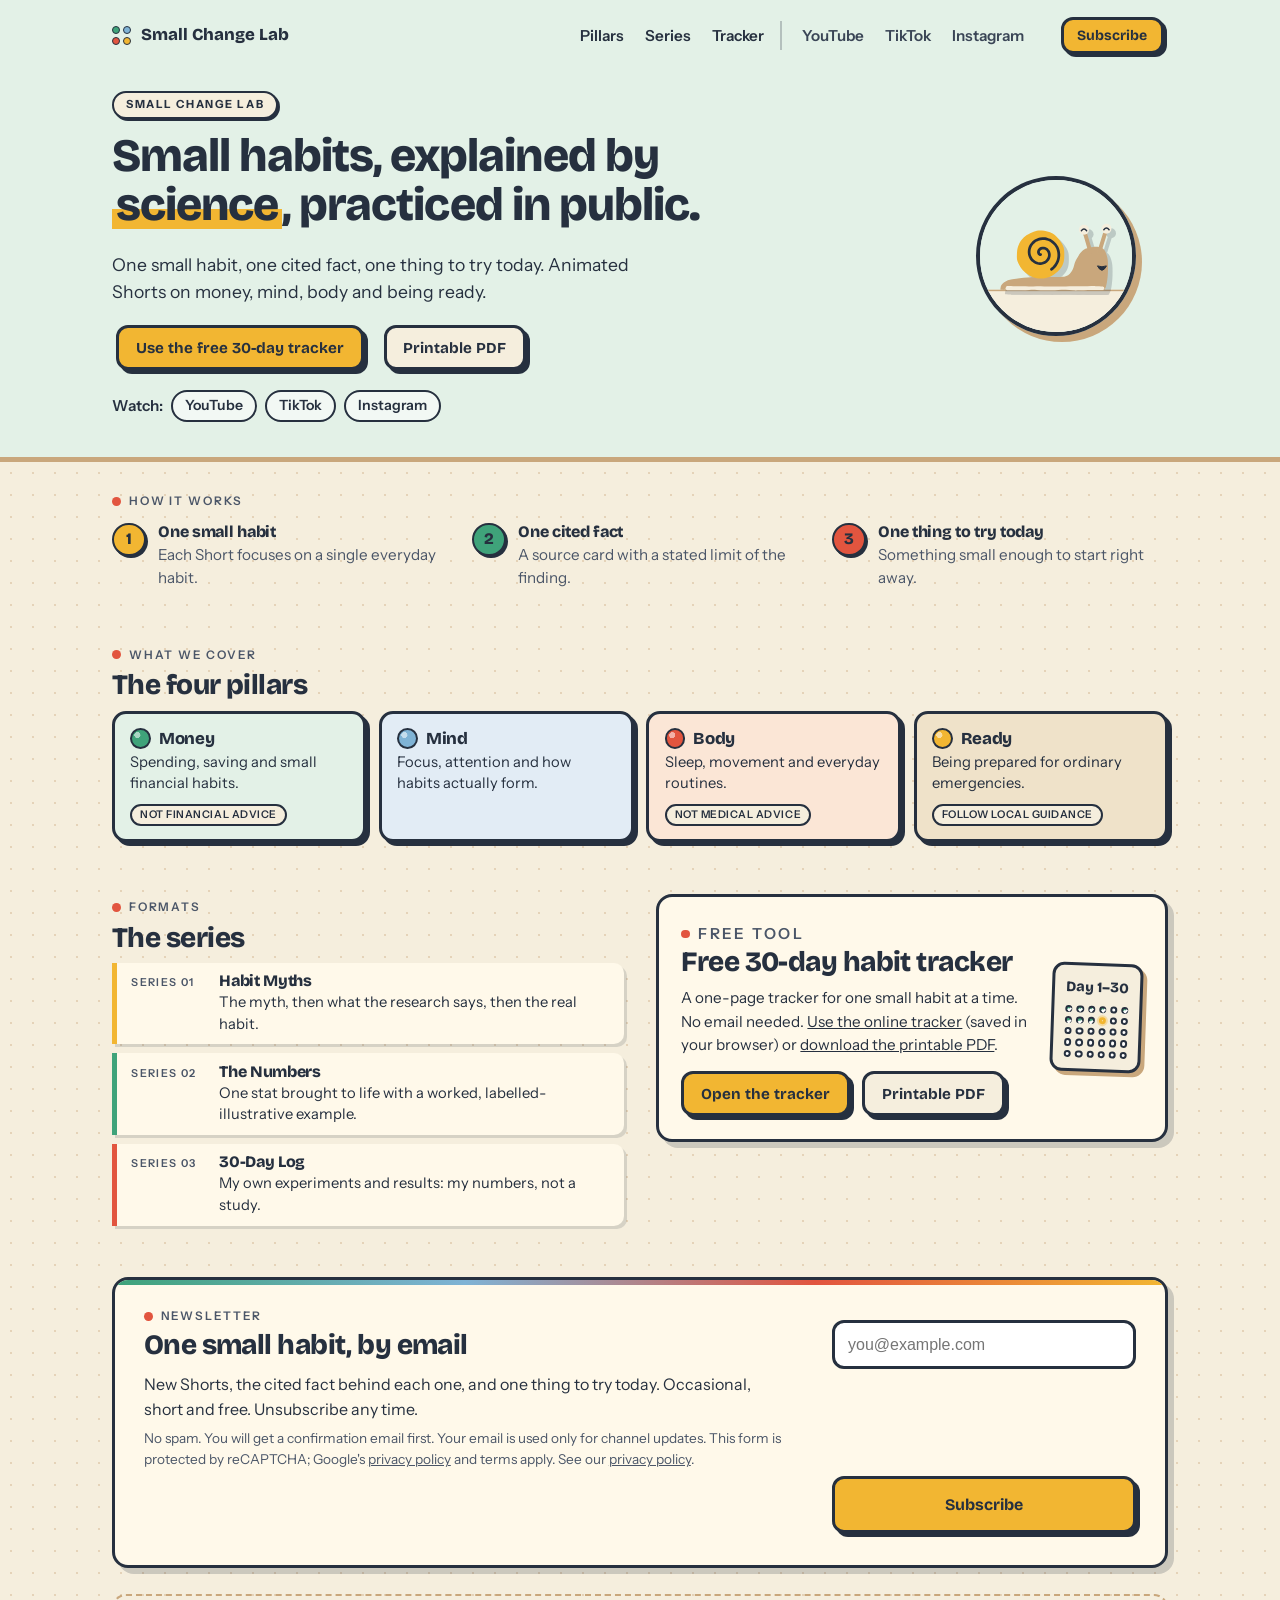
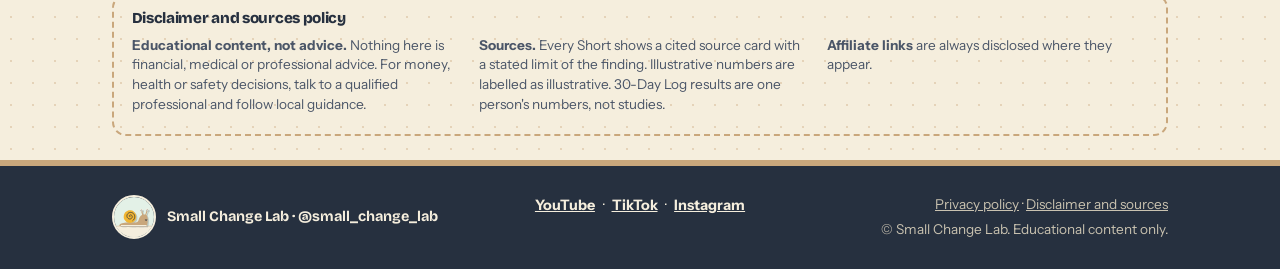
==== commit 57caa281: "Compact home page into a short, light, mobile-friendly layout Remove the full-width banner and the s" ====
--- a/index.html
+++ b/index.html
@@ -9,7 +9,7 @@
 <link rel="preconnect" href="https://fonts.googleapis.com">
 <link rel="preconnect" href="https://fonts.gstatic.com" crossorigin>
 <link rel="stylesheet" href="https://fonts.googleapis.com/css2?family=Bricolage+Grotesque:opsz,wght@12..96,700;12..96,800&family=Instrument+Sans:wght@400;600&display=swap">
-<link rel="stylesheet" href="styles.css?v=9">
+<link rel="stylesheet" href="styles.css?v=10">
 <script src="https://www.google.com/recaptcha/api.js" async defer></script>
 </head>
 <body class="home">
@@ -17,39 +17,72 @@
   <nav class="topbar wrap" aria-label="Main">
     <a class="wordmark" href="./"><span class="dots" aria-hidden="true"><i></i><i></i><i></i><i></i></span>Small Change Lab</a>
     <span class="navlinks"><a href="#pillars">Pillars</a><a href="#series">Series</a><a href="#tracker">Tracker</a></span>
+    <span class="topsocial" aria-label="Watch"><a href="https://www.youtube.com/@small_change_lab" rel="noopener" target="_blank">YouTube</a><a href="https://www.tiktok.com/@small_change_lab" rel="noopener" target="_blank">TikTok</a><a href="https://www.instagram.com/small_change_lab/" rel="noopener" target="_blank">Instagram</a></span>
     <a class="btn btn-sm" href="#newsletter">Subscribe</a>
   </nav>
   <div class="wrap hero-body">
-    <img src="assets/dp.svg" alt="Inch, the paper-cutout snail mascot of Small Change Lab" width="120" height="120">
-    <p class="brand">Small Change Lab</p>
-    <h1>Small habits, explained by <mark class="hl">science</mark>, practiced in public.</h1>
-    <p class="lede">One small habit, one cited fact, one thing to try today. Animated Shorts on money, mind, body and being ready.</p>
-    <p class="ctas"><a class="btn" href="tracker.html">Use the free 30-day tracker</a> <a class="btn btn-ghost" href="assets/habit-tracker-30day.pdf">Printable PDF</a></p>
-    <p class="chips"><span>Watch:</span> <a class="chip" href="https://www.youtube.com/@small_change_lab" rel="noopener" target="_blank">YouTube</a> <a class="chip" href="https://www.tiktok.com/@small_change_lab" rel="noopener" target="_blank">TikTok</a> <a class="chip" href="https://www.instagram.com/small_change_lab/" rel="noopener" target="_blank">Instagram</a></p>
+    <div class="hero-text">
+      <p class="brand">Small Change Lab</p>
+      <h1>Small habits, explained by <mark class="hl">science</mark>, practiced in public.</h1>
+      <p class="lede">One small habit, one cited fact, one thing to try today. Animated Shorts on money, mind, body and being ready.</p>
+      <p class="ctas"><a class="btn" href="tracker.html">Use the free 30-day tracker</a> <a class="btn btn-ghost" href="assets/habit-tracker-30day.pdf">Printable PDF</a></p>
+      <p class="chips"><span>Watch:</span> <a class="chip" href="https://www.youtube.com/@small_change_lab" rel="noopener" target="_blank">YouTube</a> <a class="chip" href="https://www.tiktok.com/@small_change_lab" rel="noopener" target="_blank">TikTok</a> <a class="chip" href="https://www.instagram.com/small_change_lab/" rel="noopener" target="_blank">Instagram</a></p>
+    </div>
+    <div class="hero-art">
+      <img src="assets/dp.svg" alt="Inch, the paper-cutout snail mascot of Small Change Lab" width="120" height="120">
+    </div>
   </div>
-  <img class="banner" src="assets/banner.svg?v=3" alt="" width="2560" height="1303">
 </header>
 
 <main>
-<div class="band night">
-  <svg class="edge edge-top" viewBox="0 0 1440 48" preserveAspectRatio="none" aria-hidden="true"><path d="M0 48V30C220 4 470 0 720 16S1180 40 1440 10V48Z"/></svg>
-  <div class="decor" aria-hidden="true">
-    <svg class="planet float" viewBox="0 0 200 200"><ellipse cx="100" cy="104" rx="96" ry="24" fill="none" stroke="#7FB3D5" stroke-width="6" opacity=".55"/><circle cx="100" cy="100" r="56" fill="#F2B632"/><path d="M100 44a56 56 0 0 0 0 112a70 70 0 0 1 0-112z" fill="#fff" opacity=".18"/><circle cx="82" cy="86" r="9" fill="#26303F" opacity=".18"/><circle cx="118" cy="120" r="6" fill="#26303F" opacity=".18"/><path d="M8 110c30 14 154 14 184 0" fill="none" stroke="#7FB3D5" stroke-width="6" opacity=".9"/></svg>
-    <svg class="moon float slow" viewBox="0 0 60 60"><circle cx="30" cy="30" r="22" fill="#3FA37A"/><path d="M30 8a22 22 0 0 0 0 44a28 28 0 0 1 0-44z" fill="#fff" opacity=".2"/></svg>
-    <svg class="spark s1" viewBox="0 0 20 20"><path d="M10 0l2.4 7.6L20 10l-7.6 2.4L10 20l-2.4-7.6L0 10l7.6-2.4z" fill="#F5EEDD"/></svg>
-    <svg class="spark s2" viewBox="0 0 20 20"><path d="M10 0l2.4 7.6L20 10l-7.6 2.4L10 20l-2.4-7.6L0 10l7.6-2.4z" fill="#F2B632"/></svg>
-    <i class="star" style="top:18%;left:8%"></i><i class="star" style="top:42%;left:3%"></i><i class="star" style="top:12%;left:46%"></i><i class="star" style="top:70%;left:94%"></i><i class="star" style="top:86%;left:12%"></i><i class="star" style="top:58%;left:52%"></i>
+<div class="wrap">
+<section class="how" aria-labelledby="h-h">
+  <p class="kicker">How it works</p>
+  <h2 id="h-h" class="visually-hidden">Every Short, in three small steps</h2>
+  <ol class="steps">
+    <li><span class="num n1">1</span><div><h3>One small habit</h3><p>Each Short focuses on a single everyday habit.</p></div></li>
+    <li><span class="num n2">2</span><div><h3>One cited fact</h3><p>A source card with a stated limit of the finding.</p></div></li>
+    <li><span class="num n3">3</span><div><h3>One thing to try today</h3><p>Something small enough to start right away.</p></div></li>
+  </ol>
+</section>
+
+<section id="pillars" aria-labelledby="p-h">
+  <p class="kicker">What we cover</p>
+  <h2 id="p-h">The four pillars</h2>
+  <div class="grid four">
+    <div class="pillar p-money"><h3><span class="badge" aria-hidden="true"></span>Money</h3><p>Spending, saving and small financial habits.</p><span class="tag">NOT FINANCIAL ADVICE</span></div>
+    <div class="pillar p-mind"><h3><span class="badge" aria-hidden="true"></span>Mind</h3><p>Focus, attention and how habits actually form.</p></div>
+    <div class="pillar p-body"><h3><span class="badge" aria-hidden="true"></span>Body</h3><p>Sleep, movement and everyday routines.</p><span class="tag">NOT MEDICAL ADVICE</span></div>
+    <div class="pillar p-ready"><h3><span class="badge" aria-hidden="true"></span>Ready</h3><p>Being prepared for ordinary emergencies.</p><span class="tag">FOLLOW LOCAL GUIDANCE</span></div>
   </div>
-  <div class="wrap">
-    <section class="how" aria-labelledby="h-h">
-      <p class="kicker">How it works</p>
-      <h2 id="h-h">Every Short, in three small steps</h2>
-      <ol class="steps">
-        <li><span class="num n1">1</span><h3>One small habit</h3><p>Each Short focuses on a single everyday habit.</p></li>
-        <li><span class="num n2">2</span><h3>One cited fact</h3><p>A source card with a stated limit of the finding.</p></li>
-        <li><span class="num n3">3</span><h3>One thing to try today</h3><p>Something small enough to start right away.</p></li>
-      </ol>
-    </section>
+</section>
+
+<div class="split">
+<section id="series" aria-labelledby="s-h">
+  <p class="kicker">Formats</p>
+  <h2 id="s-h">The series</h2>
+  <ul class="series-list">
+    <li class="series"><span class="label">Series 01</span><div><h3>Habit Myths</h3><p>The myth, then what the research says, then the real habit.</p></div></li>
+    <li class="series"><span class="label">Series 02</span><div><h3>The Numbers</h3><p>One stat brought to life with a worked, labelled-illustrative example.</p></div></li>
+    <li class="series"><span class="label">Series 03</span><div><h3>30-Day Log</h3><p>My own experiments and results: my numbers, not a study.</p></div></li>
+  </ul>
+</section>
+
+<section id="tracker" aria-labelledby="tr-h">
+  <div class="feature">
+    <div>
+      <p class="kicker">Free tool</p>
+      <h2 id="tr-h">Free 30-day habit tracker</h2>
+      <p>A one-page tracker for one small habit at a time. No email needed. <a href="tracker.html">Use the online tracker</a> (saved in your browser) or <a href="assets/habit-tracker-30day.pdf">download the printable PDF</a>.</p>
+      <p class="ctas"><a class="btn" href="tracker.html">Open the tracker</a> <a class="btn btn-ghost" href="assets/habit-tracker-30day.pdf">Printable PDF</a></p>
+    </div>
+    <div class="mini" aria-hidden="true">
+      <p class="mini-title">Day 1–30</p>
+      <div class="mini-grid"><i class="on"></i><i class="on"></i><i class="on"></i><i class="on"></i><i></i><i class="on"></i><i class="on"></i><i class="on"></i><i class="on"></i><i class="today"></i><i></i><i></i><i></i><i></i><i></i><i></i><i></i><i></i><i></i><i></i><i></i><i></i><i></i><i></i><i></i><i></i><i></i><i></i><i></i><i></i></div>
+    </div>
+  </div>
+</section>
+</div>
 
 <section id="newsletter" class="signup" aria-labelledby="t-h">
   <p class="kicker">Newsletter</p>
@@ -66,62 +99,8 @@
   </form>
   <p class="small">No spam. You will get a confirmation email first. Your email is used only for channel updates. This form is protected by reCAPTCHA; Google's <a href="https://policies.google.com/privacy" rel="noopener">privacy policy</a> and terms apply. See our <a href="privacy.html">privacy policy</a>.</p>
 </section>
-  </div>
-  <svg class="edge edge-bottom" viewBox="0 0 1440 48" preserveAspectRatio="none" aria-hidden="true"><path d="M0 0V22C260 46 520 48 760 30S1200 4 1440 30V0Z"/></svg>
-</div>
 
-<div class="wrap">
-<section id="tracker" class="after-band" aria-labelledby="tr-h">
-  <div class="feature">
-    <div>
-      <p class="kicker">Free tool</p>
-      <h2 id="tr-h">Free 30-day habit tracker</h2>
-      <p>A one-page tracker for one small habit at a time. No email needed. <a href="tracker.html">Use the online tracker</a> (saved in your browser) or <a href="assets/habit-tracker-30day.pdf">download the printable PDF</a>.</p>
-      <p class="ctas"><a class="btn" href="tracker.html">Open the tracker</a> <a class="btn btn-ghost" href="assets/habit-tracker-30day.pdf">Printable PDF</a></p>
-    </div>
-    <div class="mini" aria-hidden="true">
-      <p class="mini-title">Day 1–30</p>
-      <div class="mini-grid"><i class="on"></i><i class="on"></i><i class="on"></i><i class="on"></i><i></i><i class="on"></i><i class="on"></i><i class="on"></i><i class="on"></i><i class="today"></i><i></i><i></i><i></i><i></i><i></i><i></i><i></i><i></i><i></i><i></i><i></i><i></i><i></i><i></i><i></i><i></i><i></i><i></i><i></i><i></i></div>
-    </div>
-  </div>
-</section>
-
-<section id="pillars" aria-labelledby="p-h">
-  <p class="kicker">What we cover</p>
-  <h2 id="p-h">The four pillars</h2>
-  <div class="grid four">
-    <div class="pillar p-money"><span class="badge" aria-hidden="true"></span><h3>Money</h3><p>Spending, saving and small financial habits.</p><span class="tag">NOT FINANCIAL ADVICE</span></div>
-    <div class="pillar p-mind"><span class="badge" aria-hidden="true"></span><h3>Mind</h3><p>Focus, attention and how habits actually form.</p></div>
-    <div class="pillar p-body"><span class="badge" aria-hidden="true"></span><h3>Body</h3><p>Sleep, movement and everyday routines.</p><span class="tag">NOT MEDICAL ADVICE</span></div>
-    <div class="pillar p-ready"><span class="badge" aria-hidden="true"></span><h3>Ready</h3><p>Being prepared for ordinary emergencies.</p><span class="tag">FOLLOW LOCAL GUIDANCE</span></div>
-  </div>
-</section>
-</div>
-
-<div class="band night">
-  <svg class="edge edge-top" viewBox="0 0 1440 48" preserveAspectRatio="none" aria-hidden="true"><path d="M0 48V14C300 40 560 44 800 26S1200 0 1440 22V48Z"/></svg>
-  <div class="decor" aria-hidden="true">
-    <svg class="ringed float slow" viewBox="0 0 120 120"><circle cx="60" cy="60" r="34" fill="#E2553F"/><path d="M60 26a34 34 0 0 0 0 68a42 42 0 0 1 0-68z" fill="#fff" opacity=".18"/><circle cx="60" cy="60" r="50" fill="none" stroke="#F5EEDD" stroke-width="3" stroke-dasharray="4 10" opacity=".45"/></svg>
-    <svg class="spark s3" viewBox="0 0 20 20"><path d="M10 0l2.4 7.6L20 10l-7.6 2.4L10 20l-2.4-7.6L0 10l7.6-2.4z" fill="#7FB3D5"/></svg>
-    <i class="star" style="top:20%;left:30%"></i><i class="star" style="top:75%;left:6%"></i><i class="star" style="top:30%;left:70%"></i><i class="star" style="top:82%;left:60%"></i>
-  </div>
-  <div class="wrap">
-    <section id="series" aria-labelledby="s-h">
-      <p class="kicker">Formats</p>
-      <h2 id="s-h">The series</h2>
-      <div class="grid three">
-        <div class="series"><span class="label">Series 01</span><h3>Habit Myths</h3><p>The myth, then what the research says, then the real habit.</p></div>
-        <div class="series"><span class="label">Series 02</span><h3>The Numbers</h3><p>One stat brought to life with a worked, labelled-illustrative example.</p></div>
-        <div class="series"><span class="label">Series 03</span><h3>30-Day Log</h3><p>My own experiments and results: my numbers, not a study.</p></div>
-      </div>
-    </section>
-  </div>
-  <svg class="edge edge-bottom" viewBox="0 0 1440 48" preserveAspectRatio="none" aria-hidden="true"><path d="M0 0V30C240 6 520 2 760 20S1180 46 1440 18V0Z"/></svg>
-</div>
-
-<div class="wrap">
-<section id="about" class="disclaimer after-band" aria-labelledby="d-h">
-  <p class="kicker">Fine print</p>
+<section id="about" class="disclaimer" aria-labelledby="d-h">
   <h2 id="d-h">Disclaimer and sources policy</h2>
   <div class="disc-grid">
     <p><strong>Educational content, not advice.</strong> Nothing here is financial, medical or professional advice. For money, health or safety decisions, talk to a qualified professional and follow local guidance.</p>
--- a/styles.css
+++ b/styles.css
@@ -54,124 +54,124 @@
 @media(min-width:44rem){.grid.three{grid-template-columns:repeat(3,1fr)}}
 @media(min-width:62rem){.grid.four{grid-template-columns:repeat(4,1fr)}}
 
-/* Home page (index.html only; every rule scoped to body.home) */
-.home{--night-a:#26303F;--night-b:#161d27;--disp:"Bricolage Grotesque","Arial Black",Impact,sans-serif;font-family:"Instrument Sans",system-ui,-apple-system,"Segoe UI",Roboto,sans-serif;font-size:1.0625rem;line-height:1.6}
+/* Home page (index.html only; every rule scoped to body.home). Compact, resume-style: about two screens on desktop. */
+.home{--disp:"Bricolage Grotesque","Arial Black",Impact,sans-serif;font-family:"Instrument Sans",system-ui,-apple-system,"Segoe UI",Roboto,sans-serif;font-size:1rem;line-height:1.55}
 .home .wrap{max-width:68rem}
 .home h1,.home h2,.home h3{font-family:var(--disp);font-weight:800;letter-spacing:-.02em}
-.home h2{font-size:clamp(1.7rem,4vw,2.4rem)}
-.home h3{font-size:1.2rem}
-.home main{background-image:radial-gradient(rgba(201,167,124,.38) 1px,transparent 1.5px);background-size:22px 22px}
-.home main>.wrap>section{padding:clamp(2.5rem,6vw,4.5rem) 0}
-.home main>.wrap>section.after-band{padding-top:calc(clamp(2.5rem,6vw,4.5rem) + 2.5rem)}
-.home .kicker{display:inline-flex;align-items:center;gap:.5rem;margin:0 0 .6rem;font-weight:600;font-size:.78rem;letter-spacing:.16em;text-transform:uppercase;color:var(--muted)}
-.home .kicker::before{content:"";width:.6rem;height:.6rem;border-radius:50%;background:var(--coral)}
+.home h2{font-size:clamp(1.35rem,3vw,1.75rem);margin-bottom:.3em}
+.home h3{font-size:1.05rem}
+.home main{background-image:radial-gradient(rgba(201,167,124,.38) 1px,transparent 1.5px);background-size:22px 22px;padding-bottom:1.5rem}
+.home main section{padding:clamp(1rem,2.5vw,1.6rem) 0}
+.home .kicker{display:inline-flex;align-items:center;gap:.5rem;margin:0 0 .35rem;font-weight:600;font-size:.74rem;letter-spacing:.16em;text-transform:uppercase;color:var(--muted)}
+.home .kicker::before{content:"";width:.55rem;height:.55rem;border-radius:50%;background:var(--coral)}
 /* buttons */
 .home button,.home .btn{font-family:var(--disp);font-weight:700;border-radius:12px;box-shadow:4px 4px 0 var(--ink);transition:transform .12s,box-shadow .12s}
 .home button:hover,.home .btn:hover{filter:none;transform:translate(-2px,-2px);box-shadow:6px 6px 0 var(--ink)}
 .home button:active,.home .btn:active{transform:translate(3px,3px);box-shadow:1px 1px 0 var(--ink)}
+.home .btn{padding:.65rem 1.05rem;font-size:.95rem}
 .home .btn-ghost{background:var(--paper)}
-.home .btn-sm{padding:.5rem .9rem;font-size:.9rem;box-shadow:3px 3px 0 var(--ink)}
-.home .ctas{display:flex;flex-wrap:wrap;gap:.9rem;margin:1.5rem 0 0}
-/* top bar + hero */
-.home .hero{padding:0;text-align:center}
-.home .topbar{display:flex;align-items:center;justify-content:space-between;gap:1rem;padding-top:1rem;padding-bottom:1rem;text-align:left}
+.home .btn-sm{padding:.45rem .85rem;font-size:.88rem;box-shadow:3px 3px 0 var(--ink)}
+.home .ctas{display:flex;flex-wrap:wrap;gap:.75rem;margin:1rem 0 0}
+/* top bar */
+.home .hero{padding:0;text-align:left;border-bottom-width:5px}
+.home .topbar{display:flex;align-items:center;justify-content:space-between;gap:1rem;padding-top:.8rem;padding-bottom:.8rem}
 .home .wordmark{display:inline-flex;align-items:center;gap:.6rem;font-family:var(--disp);font-weight:800;font-size:1.05rem;text-decoration:none}
 .home .dots{display:grid;grid-template-columns:repeat(2,.5rem);gap:3px}
 .home .dots i{width:.5rem;height:.5rem;border-radius:50%;border:1.5px solid var(--ink)}
 .home .dots i:nth-child(1){background:var(--mint)}.home .dots i:nth-child(2){background:var(--sky)}
 .home .dots i:nth-child(3){background:var(--coral)}.home .dots i:nth-child(4){background:var(--sun)}
-.home .navlinks{display:none;gap:1.6rem;margin-left:auto;font-weight:600}
-.home .navlinks a{text-decoration:none;padding:.2rem 0;background:linear-gradient(var(--ink),var(--ink)) 0 100%/0 2px no-repeat;transition:background-size .2s}
-.home .navlinks a:hover{background-size:100% 2px}
-.home .hero-body{padding-top:clamp(1.5rem,5vw,3.5rem)}
-.home .hero-body>img{display:block;margin:0 auto}
-.home .hero .brand{display:inline-block;background:var(--paper);border:2px solid var(--ink);border-radius:999px;padding:.3rem .9rem;font-size:.75rem;letter-spacing:.14em;box-shadow:3px 3px 0 var(--ink);margin:1rem 0 1.2rem}
-.home .hero h1{font-size:clamp(2.1rem,6.2vw,3.9rem);line-height:1.04;max-width:16ch;margin:0 auto .6em}
+.home .navlinks,.home .topsocial{display:none;gap:1.3rem;font-weight:600;font-size:.95rem}
+.home .navlinks{margin-left:auto}
+.home .navlinks a,.home .topsocial a{text-decoration:none;padding:.2rem 0;background:linear-gradient(var(--ink),var(--ink)) 0 100%/0 2px no-repeat;transition:background-size .2s}
+.home .navlinks a:hover,.home .topsocial a:hover{background-size:100% 2px}
+.home .topsocial{padding-left:1.3rem;border-left:2px solid rgba(38,48,63,.25);color:#3a4556}
+/* hero: text + mascot; mobile stacks with a small mascot on top */
+.home .hero-body{display:grid;gap:1rem;padding-top:.5rem;padding-bottom:1.6rem}
+.home .hero-art{order:-1}
+.home .hero-art img{display:block;width:4.5rem;height:4.5rem;margin:0}
+.home .hero .brand{display:inline-block;background:var(--paper);border:2px solid var(--ink);border-radius:999px;padding:.2rem .75rem;font-size:.7rem;letter-spacing:.14em;box-shadow:2px 2px 0 var(--ink);margin:0 0 .8rem}
+.home .hero h1{font-size:clamp(1.75rem,4.4vw,2.9rem);line-height:1.06;max-width:20ch;margin:0 0 .45em}
 .home .hl{background:linear-gradient(transparent 58%,var(--sun) 58%,var(--sun) 92%,transparent 92%);color:inherit;padding:0 .08em}
-.home .hero .lede{font-size:clamp(1.05rem,2vw,1.2rem);max-width:36rem}
-.home .hero .ctas{justify-content:center}
-.home .hero .ctas,.home .hero .chips{margin-left:auto;margin-right:auto}
-.home .chips{display:flex;flex-wrap:wrap;justify-content:center;align-items:center;gap:.5rem;margin:1.4rem 0 0;font-weight:600}
-.home .chip{text-decoration:none;font-size:.9rem;border:2px solid var(--ink);border-radius:999px;padding:.25rem .8rem;background:rgba(255,255,255,.55)}
+.home .hero p{margin-left:0;margin-right:0}
+.home .hero .lede{font-size:clamp(1rem,1.6vw,1.1rem);max-width:34rem;margin-bottom:0}
+.home .chips{display:flex;flex-wrap:wrap;align-items:center;gap:.5rem;margin:1rem 0 0;font-weight:600;font-size:.95rem}
+.home .chip{text-decoration:none;font-size:.88rem;border:2px solid var(--ink);border-radius:999px;padding:.2rem .75rem;background:rgba(255,255,255,.55)}
 .home .chip:hover{background:var(--paper)}
-/* night bands (flat-vector explainer scenes) */
-.home .band{position:relative;background:linear-gradient(180deg,var(--night-a),var(--night-b));color:#F5EEDD;padding:clamp(2.5rem,6vw,4.5rem) 0}
-.home .edge{position:absolute;left:0;width:100%;height:clamp(24px,4vw,48px);display:block}
-.home .edge-top{bottom:calc(100% - 1px);fill:var(--night-a)}
-.home .edge-bottom{top:calc(100% - 1px);fill:var(--night-b);z-index:1}
-.home .decor{position:absolute;inset:0;overflow:hidden;pointer-events:none}
-.home .decor svg{position:absolute}
-.home .planet{width:clamp(130px,18vw,230px);right:-40px;top:6%;filter:drop-shadow(0 0 40px rgba(242,182,50,.45))}
-.home .moon{width:46px;left:5%;bottom:14%;filter:drop-shadow(0 0 18px rgba(63,163,122,.6))}
-.home .ringed{width:clamp(90px,12vw,150px);left:-30px;top:10%;filter:drop-shadow(0 0 30px rgba(226,85,63,.45))}
-.home .spark{width:16px}.home .s1{left:38%;top:9%}.home .s2{right:22%;bottom:30%;width:12px}.home .s3{right:8%;top:16%}
-.home .star{position:absolute;width:4px;height:4px;border-radius:50%;background:#F5EEDD;opacity:.55;box-shadow:0 0 6px #F5EEDD}
-.home .band .wrap{position:relative}
-.home .band section:not(.signup){padding:0}
-.home .band .signup{padding:clamp(1.4rem,4vw,2.5rem)}
-.home .band .kicker{color:rgba(245,238,221,.75)}.home .band .kicker::before{background:var(--sun);box-shadow:0 0 10px var(--sun)}
-.home .steps{list-style:none;padding:0;margin:1.6rem 0 0;display:grid;gap:1rem}
-.home .steps li{background:rgba(245,238,221,.07);border-radius:20px;padding:1.3rem 1.3rem 1.1rem;box-shadow:inset 0 1px 0 rgba(255,255,255,.08)}
-.home .steps p{margin:.2rem 0 0;color:rgba(245,238,221,.82)}
-.home .steps h3{margin:.9rem 0 0}
-.home .num{display:grid;place-items:center;width:2.6rem;height:2.6rem;border-radius:50%;font-family:var(--disp);font-weight:800;font-size:1.2rem;color:#26303F;background:var(--c);box-shadow:0 0 0 6px color-mix(in srgb,var(--c) 18%,transparent),0 0 26px var(--c)}
+/* how it works: one light row of numbered steps */
+.home .steps{list-style:none;padding:0;margin:.4rem 0 0;display:grid;gap:.8rem}
+.home .steps li{display:flex;gap:.8rem;align-items:flex-start}
+.home .steps h3{margin:0;font-size:1rem}
+.home .steps p{margin:.1rem 0 0;color:var(--muted);font-size:.95rem}
+.home .num{flex:none;display:grid;place-items:center;width:2.1rem;height:2.1rem;border-radius:50%;border:2px solid var(--ink);font-family:var(--disp);font-weight:800;color:#26303F;background:var(--c);box-shadow:2px 2px 0 var(--ink)}
 .home .n1{--c:var(--sun)}.home .n2{--c:var(--mint)}.home .n3{--c:var(--coral)}
-.home .band .signup{background:#fff9ea;color:#26303F;border:0;border-radius:20px;box-shadow:0 24px 60px rgba(0,0,0,.35),0 0 0 6px rgba(242,182,50,.25);margin:clamp(2.5rem,6vw,4rem) 0 0;position:relative;overflow:hidden}
-.home .band .signup::before{content:"";position:absolute;inset:0 0 auto 0;height:6px;background:linear-gradient(90deg,var(--mint),var(--sky),var(--coral),var(--sun))}
-.home .band .signup .kicker{color:#4b5668}.home .band .signup .kicker::before{background:var(--coral);box-shadow:none}
-.home .band .signup .small{color:#4b5668}
-.home .band .signup input[type=email]{border-radius:12px}
-/* series cards on night band */
-.home .grid.three{margin-top:1.6rem}
-.home .band .series{background:rgba(245,238,221,.07);border:0;border-top:5px solid var(--sun);border-radius:20px;padding:1.3rem;box-shadow:inset 0 1px 0 rgba(255,255,255,.08)}
-.home .series .label{display:inline-block;font-size:.72rem;font-weight:600;letter-spacing:.14em;text-transform:uppercase;color:var(--sun);padding-bottom:.6rem;margin-bottom:.6rem;border-bottom:2px dashed rgba(201,167,124,.6)}
-.home .band .series h3{font-size:1.25rem}
-.home .band .series p{color:rgba(245,238,221,.82)}
-/* tracker feature */
-.home .feature{display:grid;gap:2rem;align-items:center;background:var(--card);border:3px solid var(--ink);border-radius:20px;padding:clamp(1.4rem,4vw,2.5rem);box-shadow:8px 8px 0 rgba(38,48,63,.2)}
-.home .feature h2{margin-bottom:.4rem}
-.home .mini{background:var(--paper);color:var(--ink);border:3px solid var(--ink);border-radius:16px;padding:1rem;transform:rotate(2deg);box-shadow:6px 6px 0 var(--kraft)}
-.home .mini-title{margin:0 0 .6rem;font-family:var(--disp);font-weight:800}
-.home .mini-grid{display:grid;grid-template-columns:repeat(6,1fr);gap:6px}
-.home .mini-grid i{aspect-ratio:1;border:2px solid var(--ink);border-radius:6px;background:#fff}
+/* pillars: 2-up on phones, 4-up on desktop */
+.home .grid.four{margin-top:.6rem;gap:.8rem;grid-template-columns:1fr 1fr}
+.home .pillar{display:flex;flex-direction:column;align-items:flex-start;border-radius:14px;padding:.85rem .95rem;box-shadow:4px 4px 0 var(--ink);transition:transform .15s,box-shadow .15s}
+.home .pillar:hover{transform:translate(-2px,-2px);box-shadow:6px 6px 0 var(--ink)}
+.home .pillar h3{display:flex;align-items:center;gap:.5rem;margin:0 0 .2rem}
+.home .pillar p{margin:0 0 .6rem;font-size:.92rem;line-height:1.45}
+.home .badge{flex:none;width:1.3rem;height:1.3rem;border-radius:50%;border:2px solid var(--ink);background:radial-gradient(circle at 32% 30%,rgba(255,255,255,.55) 0 18%,transparent 19%),var(--c)}
+.home .pillar .tag{margin-top:auto;font:600 .66rem "Instrument Sans",sans-serif;letter-spacing:.05em;border-radius:999px;padding:.15rem .5rem}
+/* series list + tracker card */
+.home .split{display:grid;gap:0 2rem}
+.home .series-list{list-style:none;padding:0;margin:.5rem 0 0;display:grid;gap:.55rem}
+.home .series{display:flex;gap:.9rem;align-items:baseline;background:var(--card);border:0;border-left:5px solid var(--sun);border-radius:0 10px 10px 0;padding:.6rem .9rem;box-shadow:3px 3px 0 rgba(38,48,63,.15)}
+.home .series:nth-child(2){border-left-color:var(--mint)}.home .series:nth-child(3){border-left-color:var(--coral)}
+.home .series .label{flex:none;font-size:.68rem;font-weight:600;letter-spacing:.12em;text-transform:uppercase;color:var(--muted);width:4.6rem}
+.home .series h3{margin:0;font-size:1rem}.home .series p{margin:.1rem 0 0;font-size:.92rem;line-height:1.45}
+.home .feature{display:grid;gap:1.2rem;align-items:center;background:var(--card);border:3px solid var(--ink);border-radius:16px;padding:clamp(1rem,2.5vw,1.4rem);box-shadow:6px 6px 0 rgba(38,48,63,.2)}
+.home .feature p{margin:.2rem 0 0;font-size:.95rem}
+.home .feature .ctas{margin-top:.9rem}
+.home .mini{background:var(--paper);color:var(--ink);border:3px solid var(--ink);border-radius:12px;padding:.7rem;transform:rotate(2deg);box-shadow:4px 4px 0 var(--kraft);max-width:13rem}
+.home .mini-title{margin:0 0 .4rem!important;font-family:var(--disp);font-weight:800;font-size:.9rem!important}
+.home .mini-grid{display:grid;grid-template-columns:repeat(6,1fr);gap:4px}
+.home .mini-grid i{aspect-ratio:1;border:2px solid var(--ink);border-radius:5px;background:#fff}
 .home .mini-grid i.on{background:var(--mint);position:relative}
-.home .mini-grid i.on::after{content:"";position:absolute;left:30%;top:14%;width:28%;height:48%;border:solid #fff;border-width:0 3px 3px 0;transform:rotate(45deg)}
-.home .mini-grid i.today{border-color:var(--sun);border-width:3px;box-shadow:0 0 0 3px rgba(242,182,50,.35)}
-/* pillars */
-.home .grid.four{margin-top:1.6rem;gap:1.2rem}
-.home .pillar{display:flex;flex-direction:column;align-items:flex-start;border-radius:18px;padding:1.3rem;box-shadow:5px 5px 0 var(--ink);transition:transform .15s,box-shadow .15s}
-.home .pillar:hover{transform:translate(-3px,-3px);box-shadow:8px 8px 0 var(--ink)}
-.home .pillar h3{margin:.9rem 0 .2rem}.home .pillar p{margin:0 0 1rem}
-.home .badge{width:2.8rem;height:2.8rem;border-radius:50%;border:3px solid var(--ink);background:radial-gradient(circle at 32% 30%,rgba(255,255,255,.55) 0 18%,transparent 19%),var(--c)}
-.home .pillar .tag{margin-top:auto;font:600 .72rem "Instrument Sans",sans-serif;letter-spacing:.06em;border-radius:999px;padding:.2rem .6rem}
-/* disclaimer */
-.home .disclaimer{border-radius:20px;padding:clamp(1.3rem,4vw,2.2rem);margin:clamp(2.5rem,6vw,4.5rem) 0;box-shadow:none}
-.home main>.wrap>section.disclaimer{padding:clamp(1.3rem,4vw,2.2rem)}
-.home .disclaimer.after-band{margin-top:calc(clamp(2.5rem,6vw,4.5rem) + 2rem)}
-.home .disc-grid{display:grid;gap:.4rem 2rem}
-.home .disc-grid p{margin:.4rem 0}
+.home .mini-grid i.on::after{content:"";position:absolute;left:30%;top:14%;width:28%;height:48%;border:solid #fff;border-width:0 2px 2px 0;transform:rotate(45deg)}
+.home .mini-grid i.today{border-color:var(--sun);border-width:3px;box-shadow:0 0 0 2px rgba(242,182,50,.35)}
+/* newsletter */
+.home main section.signup{position:relative;overflow:hidden;background:var(--card);border:3px solid var(--ink);border-radius:16px;box-shadow:6px 6px 0 rgba(38,48,63,.2);margin:clamp(1rem,2.5vw,1.6rem) 0;padding:1.3rem 1.1rem 1.1rem}
+.home .signup::before{content:"";position:absolute;inset:0 0 auto 0;height:5px;background:linear-gradient(90deg,var(--mint),var(--sky),var(--coral),var(--sun))}
+.home .signup p{margin:.2rem 0}
+.home .signup form{margin:1rem 0 .5rem}
+.home .signup input[type=email]{border-radius:12px}
+/* disclaimer: slim fine print */
+.home main section.disclaimer{background:transparent;border:2px dashed var(--kraft);border-radius:14px;padding:.9rem 1.1rem;margin:0;box-shadow:none;font-size:.85rem;color:var(--muted)}
+.home .disclaimer h2{font-size:.95rem;margin:0 0 .2rem;color:var(--fg)}
+.home .disc-grid{display:grid;gap:0 1.6rem}
+.home .disc-grid p{margin:.3rem 0;line-height:1.45}
 /* footer */
-.home footer{border-top:6px solid var(--kraft);padding:2.5rem 0}
-.home .foot{display:grid;gap:1rem;justify-items:center}
+.home footer{border-top:6px solid var(--kraft);padding:1.6rem 0}
+.home .foot{display:grid;gap:.8rem;justify-items:center}
 .home .foot p{margin:.2rem 0}
 .home .foot-brand{display:flex;align-items:center;gap:.7rem;font-family:var(--disp);font-weight:700}
 .home .foot-brand img{border-radius:50%;border:2px solid #F5EEDD}
-/* motion */
-.home .float{animation:scl-float 7s ease-in-out infinite}.home .float.slow{animation-duration:10s}
-@keyframes scl-float{50%{transform:translateY(-10px)}}
-@media(prefers-reduced-motion:reduce){.home .float{animation:none}.home .pillar,.home .btn,.home button{transition:none}.home .pillar:hover,.home .btn:hover,.home button:hover,.home .btn:active,.home button:active{transform:none}}
+.home .mini{display:none}
+/* very small phones: single-column pillars so tags don't crowd */
+@media(max-width:22rem){.home .grid.four{grid-template-columns:1fr}.home .series{flex-direction:column;gap:.2rem}}
+@media(prefers-reduced-motion:reduce){.home .pillar,.home .btn,.home button{transition:none}.home .pillar:hover,.home .btn:hover,.home button:hover,.home .btn:active,.home button:active{transform:none}}
 @media(prefers-color-scheme:dark){
-.home{--night-a:#121820;--night-b:#0c1117}
 .home main{background-image:radial-gradient(rgba(201,167,124,.13) 1px,transparent 1.5px)}
-.home .feature{box-shadow:8px 8px 0 rgba(0,0,0,.35);border-color:#F5EEDD}
-.home .disclaimer{background:#222b37}
-.home .pillar{box-shadow:5px 5px 0 var(--kraft)}.home .pillar:hover{box-shadow:8px 8px 0 var(--kraft)}
-.home .feature .btn{box-shadow:4px 4px 0 var(--kraft)}.home .feature .btn:hover{box-shadow:6px 6px 0 var(--kraft)}}
+.home .feature,.home main section.signup{box-shadow:6px 6px 0 rgba(0,0,0,.35);border-color:#F5EEDD}
+.home .series{box-shadow:3px 3px 0 rgba(0,0,0,.35)}
+.home .num{border-color:#F5EEDD;box-shadow:none}
+.home .pillar{box-shadow:4px 4px 0 var(--kraft)}.home .pillar:hover{box-shadow:6px 6px 0 var(--kraft)}
+.home main .btn{box-shadow:4px 4px 0 var(--kraft)}.home main .btn:hover{box-shadow:6px 6px 0 var(--kraft)}
+.home .signup input[type=email]{border-color:#F5EEDD}}
 @media(min-width:44rem){
-.home .navlinks{display:flex}
-.home .topbar .btn-sm{margin-left:1.6rem}
-.home .steps{grid-template-columns:repeat(3,1fr)}
-.home .feature{grid-template-columns:1.4fr 1fr;gap:3rem}
+.home .navlinks,.home .topsocial{display:flex}
+.home .topbar .btn-sm{margin-left:1.3rem}
+.home .hero-body{grid-template-columns:1fr auto;align-items:center;gap:2rem;padding-top:1.2rem;padding-bottom:2.2rem}
+.home .hero-art{order:0;padding:0 2rem 0 1rem}
+.home .hero-art img{width:10rem;height:10rem;box-shadow:6px 6px 0 var(--kraft)}
+.home .steps{grid-template-columns:repeat(3,1fr);gap:1.5rem}
+.home .split{grid-template-columns:1fr 1fr;align-items:start}
+.home .feature{grid-template-columns:1fr auto}
+.home .mini{display:block}
+.home main section.signup{padding:1.5rem 1.8rem;grid-template-rows:auto auto auto 1fr;align-items:start}
+.home .signup>form{grid-row:1/span 4;align-self:center}
 .home .disc-grid{grid-template-columns:repeat(3,1fr)}
 .home .foot{grid-template-columns:1fr auto 1fr;justify-items:stretch;text-align:left}
 .home .foot .social{text-align:center}.home .foot-legal{text-align:right}}
+@media(min-width:62rem){.home .grid.four{grid-template-columns:repeat(4,1fr)}}
+@media(min-width:44rem) and (max-width:62rem){.home .topsocial{display:none}}
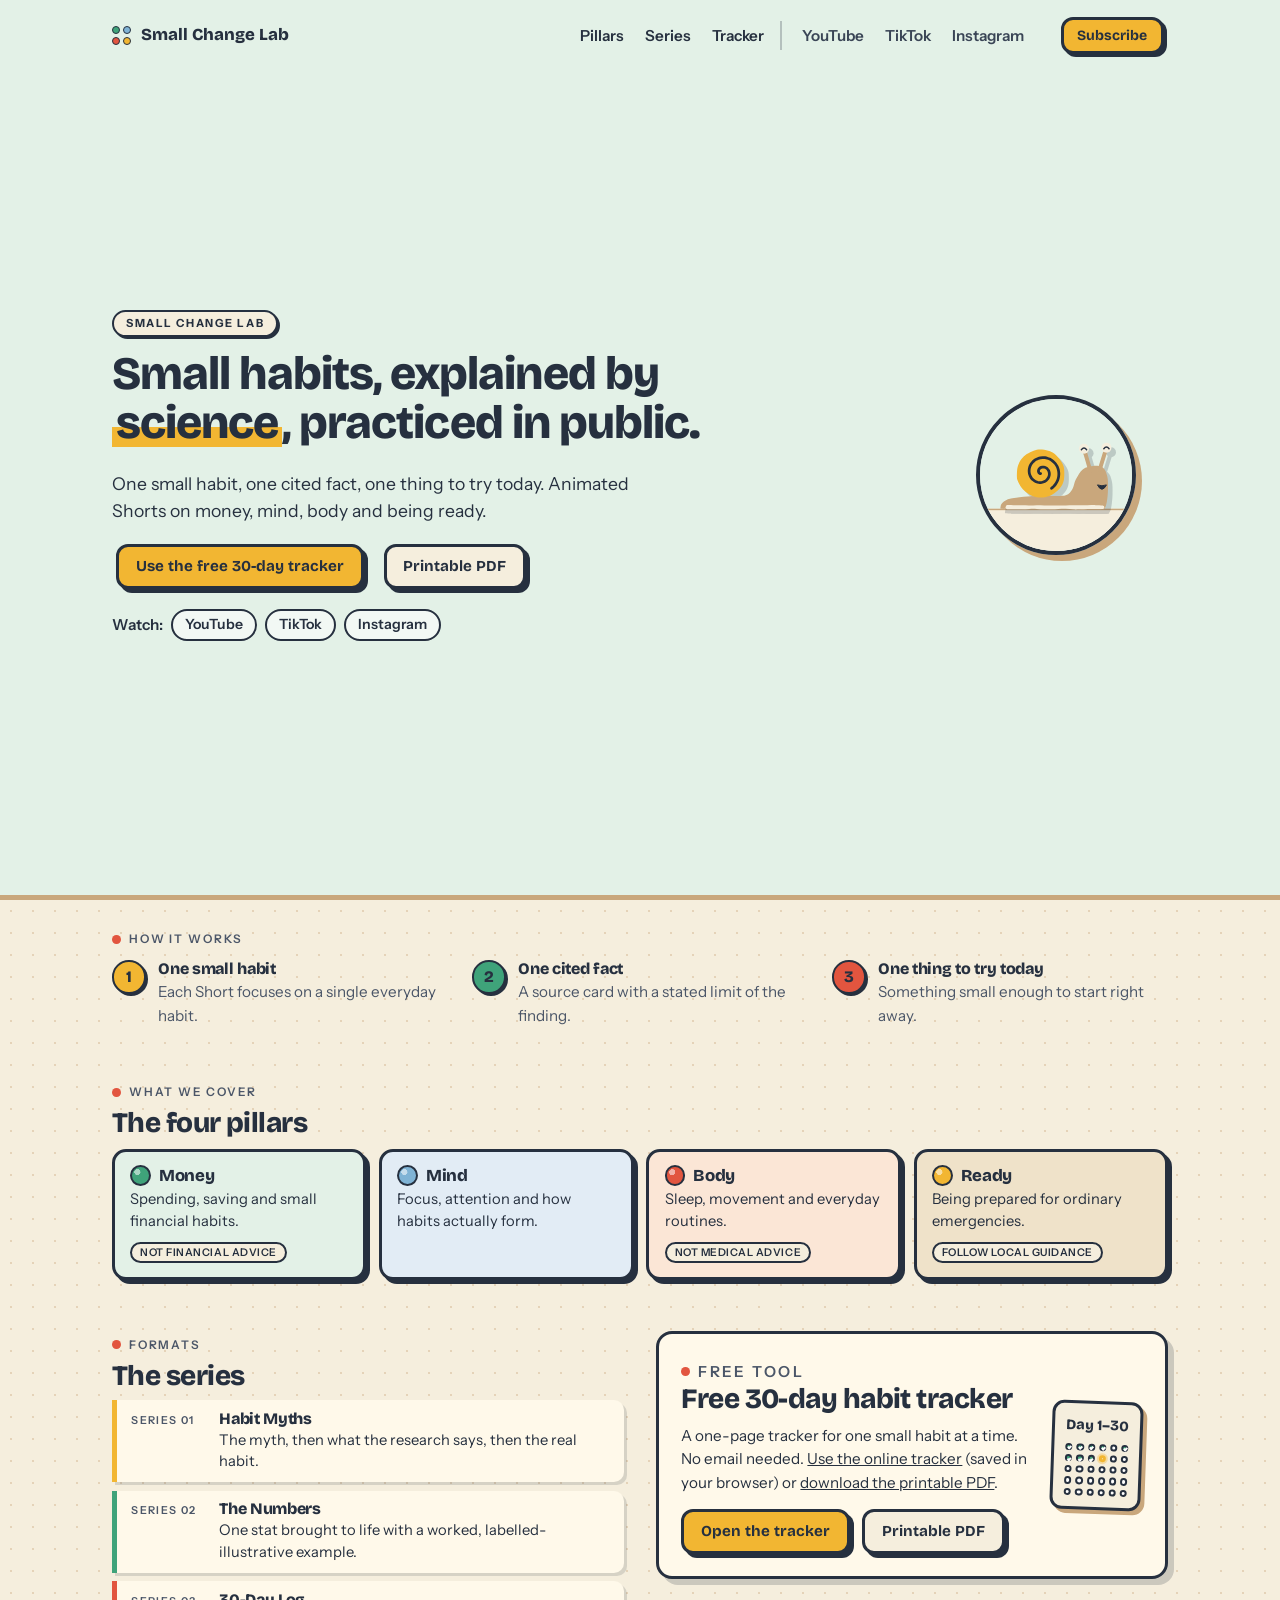
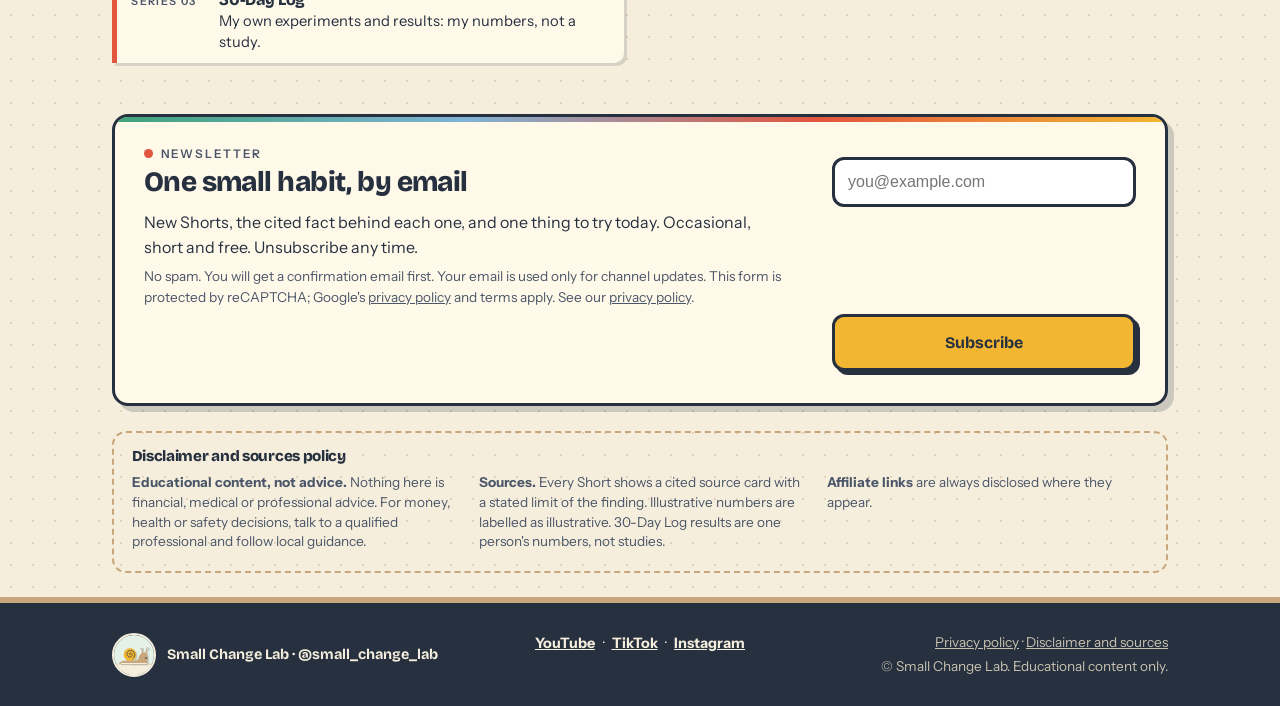
==== commit d7bfb8e0: "Make homepage hero fill the full screen height Hero is now min-height 100svh as a flex column, with " ====
--- a/index.html
+++ b/index.html
@@ -9,7 +9,7 @@
 <link rel="preconnect" href="https://fonts.googleapis.com">
 <link rel="preconnect" href="https://fonts.gstatic.com" crossorigin>
 <link rel="stylesheet" href="https://fonts.googleapis.com/css2?family=Bricolage+Grotesque:opsz,wght@12..96,700;12..96,800&family=Instrument+Sans:wght@400;600&display=swap">
-<link rel="stylesheet" href="styles.css?v=10">
+<link rel="stylesheet" href="styles.css?v=11">
 <script src="https://www.google.com/recaptcha/api.js" async defer></script>
 </head>
 <body class="home">
--- a/styles.css
+++ b/styles.css
@@ -175,3 +175,7 @@
 .home .foot .social{text-align:center}.home .foot-legal{text-align:right}}
 @media(min-width:62rem){.home .grid.four{grid-template-columns:repeat(4,1fr)}}
 @media(min-width:44rem) and (max-width:62rem){.home .topsocial{display:none}}
+/* hero fills the first screen; content centred under the nav */
+.home .hero{min-height:100vh;min-height:100svh;display:flex;flex-direction:column}
+.home .hero .topbar{width:100%}
+.home .hero .hero-body{flex:1;width:100%;align-content:center}
